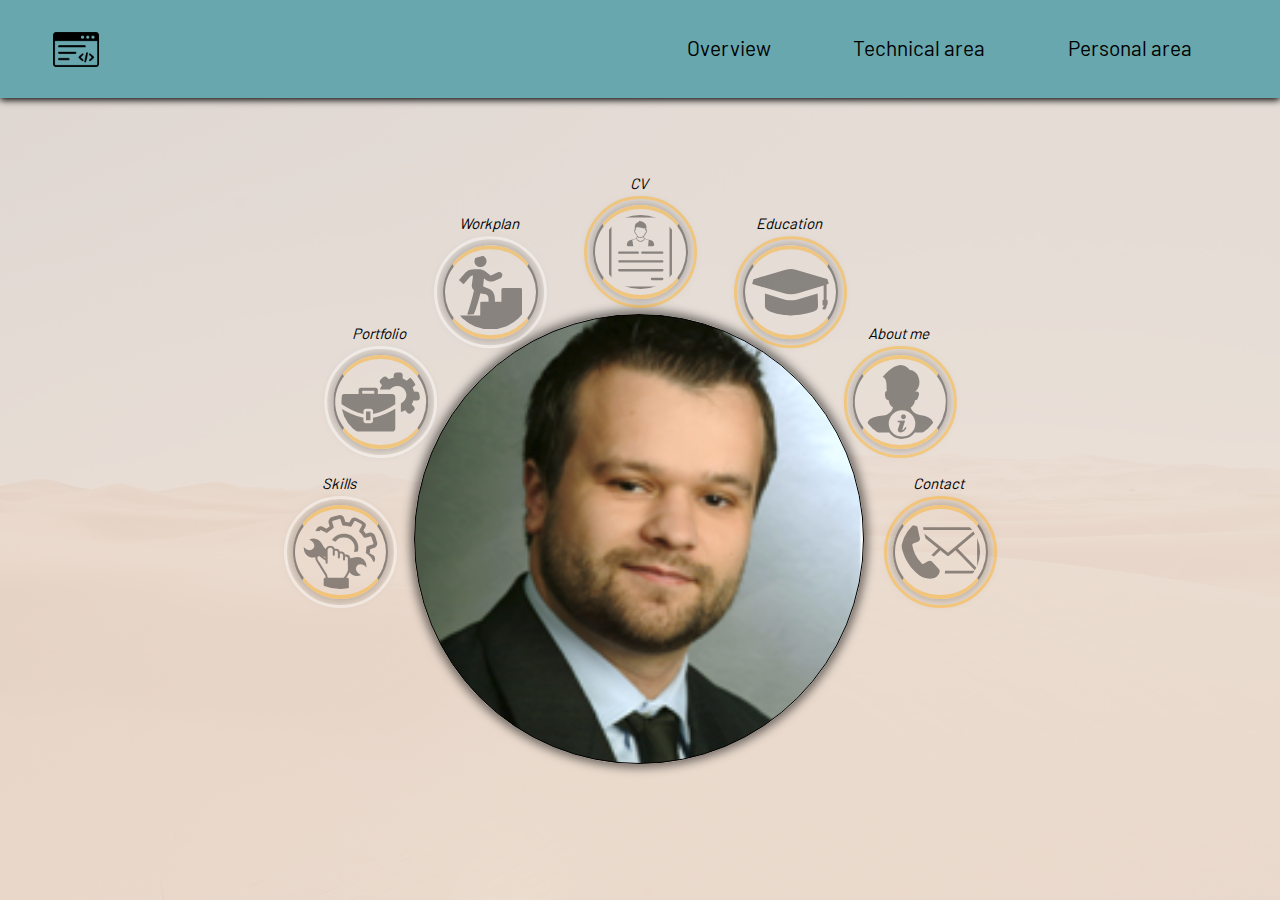
==== src/index.html @ 41b2a596 "Add order for nav-items at click on start-page Order and focus func were just for clicks in the desc" ====
<!DOCTYPE html>
<html lang="en">
  <head>
    <meta charset="UTF-8" />
    <meta http-equiv="X-UA-Compatible" content="IE=edge" />
    <meta name="viewport" content="width=device-width, initial-scale=1.0" />
    <link
      rel="icon"
      type="image/png"
      href="./assets/Bildschirmfoto vom 2022-07-23 14-48-55.png" style="border-radius: 60%"
    />
    <title>self-introduction</title>
    <!-- Google fonts -->
    <link rel="preconnect" href="https://fonts.googleapis.com" />
    <link rel="preconnect" href="https://fonts.gstatic.com" crossorigin />
    <link
      href="https://fonts.googleapis.com/css2?family=Barlow+Semi+Condensed:ital,wght@0,400;0,700;1,400&family=Barlow:wght@400;700&family=Libre+Baskerville:wght@400;700&display=swap"
      rel="stylesheet"
    />
    <!-- Custom css -->
    <link rel="stylesheet" href="./styles.css" />
    <!-- JS -->
    <script src="./index.js" defer></script>
  </head>
  <body class="overview">
    <header>
      <nav class="primary-navigation">
        <div class="logo"><img src="./assets/coding.png" alt="" /></div>
        <ul class="underline-indicators">
          <li><a href="./pages/overview.html">Overview</a></li>
          <li><a href="./pages/technical.html">Technical area</a></li>
          <li><a href="./pages/personal.html">Personal area</a></li>
        </ul>
      </nav>
    </header>
    <main id="main" class="main-grid grid">
      <div class="presentation-wrapper">
        <ul class="topics">
          <li data-position="1">
            <span>Skills</span
            ><img data-topicarea="technical" src="./assets/repair-fix-repairing.svg" alt="" />
          </li>
          <li data-position="2">
            <span>Portfolio</span
            ><img data-topicarea="technical" src="./assets/work-experience.svg" alt="" />
          </li>
          <li data-position="3">
            <span>Workplan</span
            ><img data-topicarea="technical" src="./assets/stair-climbing.svg" alt="" />
          </li>
          <li data-position="4"><span>CV</span><img data-topicarea="personal" src="./assets/resume-cv.svg" alt="" /></li>
          <li data-position="5">
            <span>Education</span
            ><img data-topicarea="personal" src="./assets/graduation-cap.svg" alt="" />
          </li>
          <li data-position="6">
            <span>About me</span><img data-topicarea="personal" src="./assets/about-me.svg" alt="" />
          </li>
          <li data-position="7">
            <span>Contact</span><img data-topicarea="personal" src="./assets/contact-us.svg" alt="" />
          </li>
        </ul>
      </div>
      <div class="short-description">
        <div class="grid short-description-nav" role="tablist" aria-label="topics list">
          <div data-position="1" role="tab" aria-controls="skills-tab" tabindex="-1">
            <button data-topicarea="technical">
              <img src="./assets/repair-fix-repairing.svg" alt="" />
            </button>
            <span class="sr-only">Skills</span>
          </div>
          <div data-position="2" role="tab" aria-controls="protfolio-tab" tabindex="-1">
            <button data-topicarea="technical">
              <img src="./assets/work-experience.svg" alt="" />
            </button>
            <span class="sr-only">Portfolio</span>
          </div>
          <div data-position="3" role="tab" aria-controls="workplan-tab" tabindex="-1">
            <button data-topicarea="technical">
              <img src="./assets/stair-climbing.svg" alt="" />
            </button>
            <span class="sr-only">Workplan</span>
          </div>
          <div data-position="4" role="tab" aria-controls="cv-tab" tabindex="0">
            <button data-topicarea="personal">
              <img src="./assets/resume-cv.svg" alt="" />
            </button>
            <span class="sr-only">CV</span>
          </div>
          <div data-position="5" role="tab" aria-controls="education-tab" tabindex="-1">
            <button data-topicarea="personal">
              <img src="./assets/graduation-cap.svg" alt="" />
            </button>
            <span class="sr-only">Education</span>
          </div>
          <div data-position="6" role="tab" aria-controls="about_me-tab" tabindex="-1">
            <button data-topicarea="personal">
              <img src="./assets/about-me.svg" alt="" />
            </button>
            <span class="sr-only">About me</span>
          </div>
          <div data-position="7" role="tab" aria-controls="contact-tab" tabindex="-1">
            <button data-topicarea="personal">
              <img src="./assets/contact-us.svg" alt="" />
            </button>
            <span class="sr-only">Contact</span>
          </div>
        </div>
        <h2 class="description-heading"></h2>
      </div>
    </main>
    <!-- <footer></footer> -->
  </body>
</html>
---- src/styles.css ----
/*                              */
/*      Custom properties       */
/*           start              */

:root {
  /* colors */

  --clr-light: 30 100% 97%;
  --clr-light-high: 0 0% 100%;
  --clr-light-low: ;
  /* --clr-light-medium: 28 71% 93%; */
  --clr-light-medium: 26 35% 87%;
  --clr-dark: 185 30% 54%;
  --clr-dark-low: 176 62% 87%;
  --clr-dark-high: 0 0% 0%;

  /* grid/flex */

  --gap: 2em;
  --grid-pos-col: 1;
  --grid-pos-row: 1;

  /* font-families */
  --ff-sans-normal: "Barlow", sans-serif;
  --ff-sans-cond: "Barlow Semi Condensed", sans-serif;
  --ff-serif: "Libre Baskerville", serif;
  /* font-sizes */
  --fs-800: 3.5rem;
  --fs-700: 1.5rem;
  --fs-600: 1rem;
  --fs-500: 1.75rem;
  --fs-400: 0.9375rem;
  --fs-300: 1rem;
  --fs-200: 0.875rem;
  /* animations */
  --topic-move-top: -1vh;
  --topic-move-left1: 50%;
  --topic-move-left2: 100vw;

  --animation-time: 1s;
  --animation-position--column: 2;
  --animation-position--row: 2;

    /* position absolute */
    --top: ;
    --bottom: ;
    --left: ;
    --right: ;

}



/*                              */
/*      Custom properties       */
/*         end                  */

/* ----------------------------------------------------------------------------------- */

/*                   */
/*      Reset        */
/*       start       */

/* https://piccalil.li/blog/a-modern-css-reset/ */

/*  Box sizing */

*,
*::before,
*::after {
  box-sizing: border-box;
}

body,
h1,
h2,
h3,
h4,
h5,
p,
figure,
picture {
  margin: 0;
}

h1,
h2,
h3,
h4,
h5,
h6,
p {
  font-weight: 400;
}

/*  set up the body */

body {
  font-family: var(--ff-sans-normal, sans-serif);
  font-size: var(--fs-400, 1rem);
  /* background: linear-gradient(hsl(var(--clr-light)), hsl(var(--clr-light-medium))); */
  background: hsl(var(--clr-light-medium));
  color: hsl(var(--clr-light-high));
  line-height: 1.5;
  min-height: 100vh;
  display: grid;
  grid-template-rows: min-content 1fr;

  overflow-x: hidden;
  overflow-y: hidden;
}

/* makes img easier to work with */

img,
picture {
  max-width: 100%;
  display: block;
}

picture[hidden] {
  display: none;
}

/* make form elements easier to work with */

input,
button,
textarea,
select {
  font: inherit;
}

/* remove animations for people who turned them off*/

@media (prefers-reduced-motion: reduce) {
  *,
  *::before,
  *::after {
    animation-duration: 0.01ms !important;
    animation-iteration-count: 1 !important;
    transition-duration: 0.01ms !important;
    scroll-behavior: auto !important;
  }
}

/*                   */
/*      Reset        */
/*       end         */

/* ----------------------------------------------------------------------------------- */

/*                        */
/*    utility classes     */
/*         start          */

/* general */

.sr-only {
  position: absolute;
  width: 1px;
  height: 1px;
  padding: 0;
  margin: -1px;
  overflow: hidden;
  clip: rect(0, 0, 0, 0);
  white-space: nowrap; /* added line */
  border: 0;
}

.flex {
  display: flex;
}

.grid {
  display: grid;
  gap: var(--gap, 1rem);
}

.grid-container {
  text-align: center;
  display: grid;
  place-items: center;
  padding-inline: 1rem;
}

.d-block {
  display: block;
}

.hide {
  visibility: hidden;
}

/*                        */
/*    utility classes     */
/*       end              */

/* ----------------------------------------------------------------------------------- */

/* .overview {
  background: linear-gradient(hsl(var(--clr-light)), hsl(var(--clr-light-medium)));
  max-height: 100vh;

} */

main {
  /* background: hsl(var(--clr-light)); */
  position: relative;
  /* height: 85vh; */
}

body::after {
  content: "";
  background-image: url(./assets/mark-eder-R9OS29xJb-8-unsplash.jpg);
  background-position: center top;
  background-size: cover;
  background-repeat: repeat-y;
  position: absolute;

  top: 0;
  bottom: 0;
  left: 0;
  right: 0;
  opacity: 0.15;
}

.primary-navigation {
  display: flex;
  justify-content: space-between;
  align-items: center;
  padding: 1rem;
  padding-left: 3.5em;
  background-color: hsl(var(--clr-dark, #68a7ad));
  box-shadow: 0 2px 7px black;
}

.primary-navigation li:hover a {
  color: hsl(var(--clr-light-high));
}

.primary-navigation li:nth-of-type(2):hover {
  background: linear-gradient(
    180deg,
    hsl(var(--clr-light-high) / 0.3),
    hsl(var(--clr-light-high) / 0.05)
  );
}
.primary-navigation li:nth-of-type(3):hover {
  background: linear-gradient(
    180deg,
    rgba(255, 165, 0, 0.4),
    rgba(255, 165, 0, 0.05)
  );
}

header {
  position: sticky;
  left: 0;
  right: 0;
  top: 0;
  z-index: 1000;
  margin: 0;
  width: 100vw;
}

.logo {
  width: clamp(2rem, 2.5vw + 1em, 7rem);
}

.main-grid {
  display: grid;
  grid-template-columns: minmax(1rem, 1fr) repeat(3, minmax(0, 30rem)) minmax(
      1rem,
      1fr
    );
}

.primary-navigation ul {
  display: flex;
  justify-content: space-evenly;
  width: max-content;
  gap: calc(var(--gap) * 1.5);
  font-size: 1.3rem;
  list-style: none;
  padding-right: 3em;
  padding-left: 0;
  margin-block: 0;
}

.primary-navigation ul a {
  text-decoration: none;
  color: hsl(var(--clr-dark-high));
}

.underline-indicators > * {
  cursor: pointer;
  padding: var(--underline-gap, 1rem) 10px;
  border: 0;
  border-bottom: 0.2rem solid hsl(var(--clr-light-high) / 0);
}

.underline-indicators > *:hover,
.underline-indicators > *:focus {
  border-color: hsl(var(--clr-light-high) / 0.6);
}

.underline-indicators > .active,
.underline-indicators > [aria-selected="true"] {
  color: hsl(var(--clr-light-high) / 1);
  border-color: hsl(var(--clr-light-high) / 1);
}

.presentation-wrapper {
  grid-column: 3;
  display: flex;
  justify-content: center;
  align-items: center;
  position: relative;
}

.topics {
  position: absolute;
  background: url(./assets/Bildschirmfoto\ vom\ 2022-07-23\ 14-48-55.png) center
    20% / cover no-repeat;
  width: 30em;
  left: -10%;
  top: 25%;
  aspect-ratio: 1;
  list-style: none;
  border: 1px solid black;
  border-radius: 50%;
  box-shadow: 0 0 10px 4px hsl(var(--clr-dark-high) / 0.5);
  z-index: 100;
}

.topics li {
  position: absolute;
  top: 10.5em;
  left: 10.5em;
  width: 9em;
  aspect-ratio: 1;
  text-align: center;
  cursor: pointer;
  z-index: 100;
}

.topics li img {
  width: 70%;
  aspect-ratio: 1;
  padding: 6px;
  margin: auto;
  border: 2px solid black;
  border-top: 4px solid orange;
  border-bottom: 4px solid orange;
  border-radius: 50%;
  opacity: 0.4;
  box-shadow: 0 0 8px 3px hsl(var(--clr-dark-high) / 0.5);
  outline: 3px solid orange;
  outline-offset: 6px;
}

.topics li img[data-topicarea="technical"] {
  outline-color: hsl(var(--clr-light-high));
}
.topics li img[data-topicarea="personal"] {
  outline-color: orange;
}

.topics li img:hover,
.topics li img:focus {
  transform: scale(1.05);
  outline-offset: 10px;
}

.topics li span {
  display: block;
  margin: auto;
  color: black;
  font-size: 1em;
  transform: skew(-15deg);
  margin-bottom: 10px;
}

.short-description {
  /* background-color: hsl(var(--clr-dark-low) / 0.9); */
--left: 15vw;
  display: none;
  position: absolute;
  /* left: var(--left); */
  width: 85vw;
  top: 0;
  bottom: 0;
  backdrop-filter: blur(9px);
  color: hsl(var(--clr-dark-high));
  text-align: center;
  overflow-y: scroll;
  padding-top: 2em;
  border-left: 20px solid rgba(255, 165, 0, 0.03);

  background-color: hsl(var(--clr-light-medium) / 0.05);
  backdrop-filter: blur(25px);
  z-index: 100;
}

@media (min-width: 35em) {
  .short-description {
    --left: 35vw;
    width: 75vw;
    left: 35vw;
  }
}

@media (min-width: 45em) {
  .short-description {
    --left: 45vw;
    width: 55vw;
    left: 45vw;
  }
}

/* .short-description-nav::-webkit-scrollbar {
  display: none;
} */
.short-description-nav {
  /* --gap: 0; */
  grid-template-columns: repeat(7, minmax(1em, 4em));
  place-items: center;
  justify-content: center;
  align-content: center;
  /* gap: 4em; */
  overflow-x: hidden;
  /* -ms-overflow-style: none;
  scrollbar-width: none; */
  padding-block: 2.2em;
  width: 100%;
  margin: auto;
  padding-inline: 2em;
}

.short-description-nav > div {
  background-color: hsl(var(--clr-light-medium));
  padding: 2em;
  aspect-ratio: 1;
  border-radius: 50%;
  outline: 2px solid hsl(var(--clr-dark));
}

.short-description-nav > div {
  position: relative;
}

.short-description-nav > div[data-position="1"] {
  grid-column: 1;
  grid-row: 1;
  left: 15.5em;
  z-index: 4;
}
.short-description-nav > div[data-position="2"] {
  grid-column: 2;
  grid-row: 1;
  left: 9.5em;
  z-index: 6;
}
.short-description-nav > div[data-position="3"] {
  grid-column: 3;
  grid-row: 1;
  left: 4em;
  z-index: 8;
}
.short-description-nav > div[data-position="4"] {
  grid-column: 4;
  grid-row: 1;
  z-index: 10;
}
.short-description-nav > div[data-position="5"] {
  grid-column: 5;
  grid-row: 1;
  right: 4em;
  z-index: 8;
}
.short-description-nav > div[data-position="6"] {
  grid-column: 6;
  grid-row: 1;
  right: 9.5em;
  z-index: 6;
}
.short-description-nav > div[data-position="7"] {
  grid-column: 7;
  grid-row: 1;
  right: 15.5em;
  z-index: 4;
}

.short-description button {
  width: 5em;
  aspect-ratio: 1;

  border: 2px solid black;
  border-top: 4px solid orange;
  border-bottom: 4px solid orange;
  border-radius: 50%;
  opacity: 0.4;
  box-shadow: 0 0 8px 3px hsl(var(--clr-dark-high) / 0.5);
  outline: 3px solid;
  outline-offset: 6px;
}

.short-description-nav > div:not([data-position="4"]) {
  transform: scale(0.7);
}

.short-description button[data-topicarea="technical"] {
  outline-color: hsl(var(--clr-light-high));
}
.short-description button[data-topicarea="personal"] {
  outline-color: orange;
}

.short-description button:hover,
.short-description button:focus,
.short-description-nav > div:hover button,
.short-description-nav > div:focus button {
  transform: scale(1.7);
  /* outline-offset: 8px; */
}

.short-description span {
  display: block;
  margin-top: 1.5em;
}
.short-description button img {
  width: 90%;
  aspect-ratio: 1;
  padding: 3px;
  /* margin: auto; */
}

/*                  */
/*    animations    */
/*    start         */

.icons-move {
  animation: iconsmover var(--animation-time) ease-out;
}

.anim-grid-change {
  animation: change-grid-position var(--animation-time) ease-in forwards;
}

@keyframes iconsmover {
  0% {
  }

  30% {
    top: var(--topic-move-top);
    left: var(--topic-move-left1);
  }
  100% {
    top: var(--topic-move-top);
    left: var(--topic-move-left2);
    visibility: hidden;
  }
}

@keyframes change-grid-position {
  0% {
  }
  100% {
    grid-column: var(--animation-position--column);
  }
}

/*                  */
/*    animations    */
/*    end           */

/* ----------------------------------------------------------------------------------- */
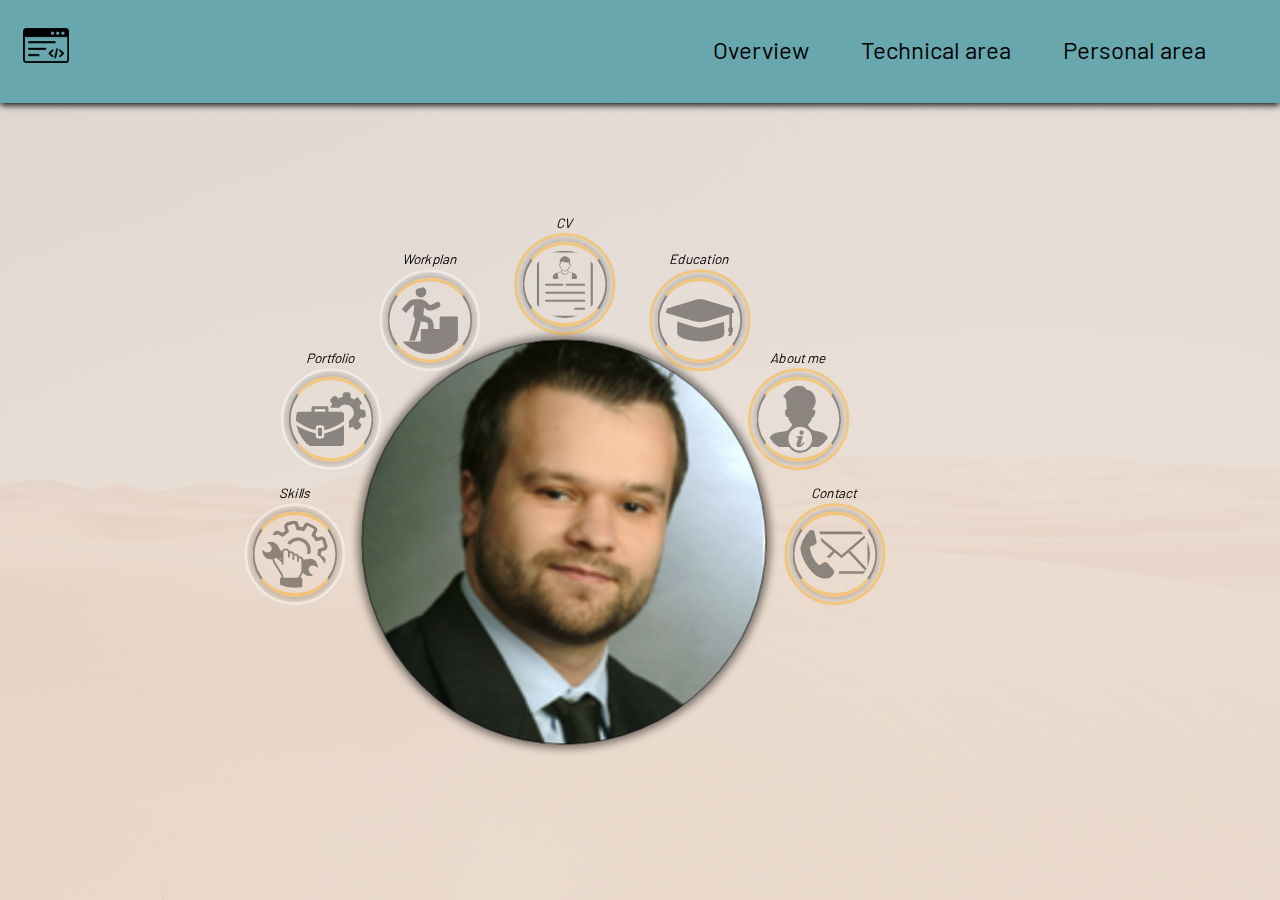
==== commit 32811913: "Make topics and short-description-nav responsible" ====
--- a/src/index.html
+++ b/src/index.html
@@ -23,10 +23,13 @@
     <script src="./index.js" defer></script>
   </head>
   <body class="overview">
-    <header>
-      <nav class="primary-navigation">
-        <div class="logo"><img src="./assets/coding.png" alt="" /></div>
-        <ul class="underline-indicators">
+    <header class="flex">
+      <button data-close-icon="false" class="mobile-nav-toggle burger-icon" aria-controls="primary-navigation">
+        <span class="sr-only" aria-expanded="false">Menu</span>
+    </button>
+    <div class="logo"><img src="./assets/coding.png" alt="" /></div>
+      <nav>
+        <ul class="primary-navigation underline-indicators">
           <li><a href="./pages/overview.html">Overview</a></li>
           <li><a href="./pages/technical.html">Technical area</a></li>
           <li><a href="./pages/personal.html">Personal area</a></li>
--- a/src/styles.css
+++ b/src/styles.css
@@ -41,15 +41,21 @@
   --animation-position--column: 2;
   --animation-position--row: 2;
 
-    /* position absolute */
-    --top: ;
-    --bottom: ;
-    --left: ;
-    --right: ;
-
-}
-
-
+  /* media-queries */
+  --scale-factor: 1;
+  --scale-full-view: 1;
+  --scale-splitted-view: 1;
+  --left-full-view: ;
+  --left-splitted-view: ;
+  --top-full-view: ;
+  --top-splitted-view: ;
+
+  /* position absolute */
+  --top: ;
+  --bottom: ;
+  --left: ;
+  --right: ;
+}
 
 /*                              */
 /*      Custom properties       */
@@ -225,14 +231,69 @@
   opacity: 0.15;
 }
 
+header {
+  position: sticky;
+  /* left: 0;
+  right: 0;
+  top: 0; */
+  z-index: 1000;
+  margin: 0;
+  width: 100vw;
+  height: max-content;
+  background-color: hsl(var(--clr-dark, #68a7ad));
+  box-shadow: 0 2px 7px black;
+  justify-content: flex-end;
+}
+
+.logo {
+  position: absolute;
+  top: calc(50% - 0.5 * (2.5vw + 1em));
+  left: 1.5em;
+  width: clamp(2rem, 2.5vw + 1em, 7rem);
+}
+
 .primary-navigation {
   display: flex;
-  justify-content: space-between;
-  align-items: center;
+  justify-content: space-evenly;
+  width: max-content;
+  gap: clamp(1em, 2.5vw, 3.5em);
+  font-size: clamp(1.2rem, 2vw, 1.5rem);
+  list-style: none;
   padding: 1rem;
-  padding-left: 3.5em;
-  background-color: hsl(var(--clr-dark, #68a7ad));
-  box-shadow: 0 2px 7px black;
+  padding-right: min(5vw, 3em);
+  padding-left: 0;
+  margin-block: 0;
+}
+
+@media (max-width: 35rem) {
+  .primary-navigation {
+    flex-direction: column;
+    justify-content: flex-start;
+    z-index: 2000;
+    position: fixed;
+    background-color: hsl(var(--clr-dark, #68a7ad) / 0.5);
+    backdrop-filter: blur(25px);
+    inset: 0 0 0 30%;
+    width: 70vw;
+    padding-top: 2em;
+    padding-right: 0;
+    transform: translateX(200%);
+  }
+
+  header {
+    height: 6rem;
+  }
+
+  .primary-navigation li {
+    padding-left: 2.5em;
+  }
+
+  .primary-navigation li a {
+    color: hsl(var(--clr-light-high));
+    font-size: 1.2em;
+
+  }
+
 }
 
 .primary-navigation li:hover a {
@@ -254,18 +315,38 @@
   );
 }
 
-header {
-  position: sticky;
-  left: 0;
-  right: 0;
-  top: 0;
-  z-index: 1000;
-  margin: 0;
-  width: 100vw;
-}
-
-.logo {
-  width: clamp(2rem, 2.5vw + 1em, 7rem);
+.primary-navigation a {
+  text-decoration: none;
+  color: hsl(var(--clr-dark-high));
+}
+
+.underline-indicators > * {
+  cursor: pointer;
+  padding: var(--underline-gap, 1rem) 10px;
+  border: 0;
+  border-bottom: 0.2rem solid hsl(var(--clr-light-high) / 0);
+}
+
+.underline-indicators > *:hover,
+.underline-indicators > *:focus {
+  border-color: hsl(var(--clr-light-high) / 0.6);
+}
+
+.underline-indicators > .active,
+.underline-indicators > [aria-selected="true"] {
+  color: hsl(var(--clr-light-high) / 1);
+  border-color: hsl(var(--clr-light-high) / 1);
+}
+
+.mobile-nav-toggle {
+  --width: 1em;
+  display: none;
+  /* display: inline-block; */
+  position: absolute;
+  right: 2em;
+  top: calc(50% - 0.5 * var(--width));
+  width: var(--width);
+  aspect-ratio: 1;
 }
 
 .main-grid {
@@ -276,41 +357,6 @@
     );
 }
 
-.primary-navigation ul {
-  display: flex;
-  justify-content: space-evenly;
-  width: max-content;
-  gap: calc(var(--gap) * 1.5);
-  font-size: 1.3rem;
-  list-style: none;
-  padding-right: 3em;
-  padding-left: 0;
-  margin-block: 0;
-}
-
-.primary-navigation ul a {
-  text-decoration: none;
-  color: hsl(var(--clr-dark-high));
-}
-
-.underline-indicators > * {
-  cursor: pointer;
-  padding: var(--underline-gap, 1rem) 10px;
-  border: 0;
-  border-bottom: 0.2rem solid hsl(var(--clr-light-high) / 0);
-}
-
-.underline-indicators > *:hover,
-.underline-indicators > *:focus {
-  border-color: hsl(var(--clr-light-high) / 0.6);
-}
-
-.underline-indicators > .active,
-.underline-indicators > [aria-selected="true"] {
-  color: hsl(var(--clr-light-high) / 1);
-  border-color: hsl(var(--clr-light-high) / 1);
-}
-
 .presentation-wrapper {
   grid-column: 3;
   display: flex;
@@ -324,7 +370,7 @@
   background: url(./assets/Bildschirmfoto\ vom\ 2022-07-23\ 14-48-55.png) center
     20% / cover no-repeat;
   width: 30em;
-  left: -10%;
+  left: -150%;
   top: 25%;
   aspect-ratio: 1;
   list-style: none;
@@ -332,6 +378,17 @@
   border-radius: 50%;
   box-shadow: 0 0 10px 4px hsl(var(--clr-dark-high) / 0.5);
   z-index: 100;
+  /* --scale-full-view: 0.6;
+  --scale-full-view: 0.4;
+  --scale-splitted-view: 0.1;
+  --left-full-view: -120%;
+  --left-full-view: -360%;
+  --left-splitted-view: -170%;
+  --top-full-view: 25%;
+  --top-splitted-view: -28%;
+  transform: scale(var(--scale-factor));
+  left: var(--left);
+  top: var(--top); */
 }
 
 .topics li {
@@ -384,11 +441,11 @@
 
 .short-description {
   /* background-color: hsl(var(--clr-dark-low) / 0.9); */
---left: 15vw;
+  --left: 0vw;
   display: none;
   position: absolute;
   /* left: var(--left); */
-  width: 85vw;
+  width: 100vw;
   top: 0;
   bottom: 0;
   backdrop-filter: blur(9px);
@@ -396,27 +453,10 @@
   text-align: center;
   overflow-y: scroll;
   padding-top: 2em;
-  border-left: 20px solid rgba(255, 165, 0, 0.03);
 
   background-color: hsl(var(--clr-light-medium) / 0.05);
   backdrop-filter: blur(25px);
   z-index: 100;
-}
-
-@media (min-width: 35em) {
-  .short-description {
-    --left: 35vw;
-    width: 75vw;
-    left: 35vw;
-  }
-}
-
-@media (min-width: 45em) {
-  .short-description {
-    --left: 45vw;
-    width: 55vw;
-    left: 45vw;
-  }
 }
 
 /* .short-description-nav::-webkit-scrollbar {
@@ -432,11 +472,241 @@
   overflow-x: hidden;
   /* -ms-overflow-style: none;
   scrollbar-width: none; */
-  padding-block: 2.2em;
+  padding-top: 5.2em;
+  padding-bottom: 1em;
   width: 100%;
   margin: auto;
   padding-inline: 2em;
-}
+
+  transform: scale(0.7);
+}
+
+@media (min-width: 35em) {
+  .short-description {
+    --left: 0vw;
+    width: 100vw;
+    left: 35vw;
+  }
+}
+@media (min-width: 45em) {
+  .short-description {
+    --left: 10vw;
+    width: 90vw;
+    left: 35vw;
+    border-left: 20px solid rgba(255, 165, 0, 0.03);
+
+  }
+}
+
+@media (min-width: 65em) {
+  .short-description {
+    --left: 40vw;
+    width: 60vw;
+    left: 45vw;
+  }
+}
+
+
+
+
+
+
+@media (min-width: 17.5em) {
+  .topics {
+  --scale-full-view: 0.32;
+  --scale-splitted-view: 0.1;
+  --left-full-view: -460%;
+  --left-splitted-view: -170%;
+  --top-full-view: 10%;
+  --top-splitted-view: -25%;
+  transform: scale(var(--scale-factor));
+  left: var(--left);
+  top: var(--top);
+  }
+}
+@media (min-width: 18.5em) {
+  .topics {
+  --scale-full-view: 0.32;
+  --scale-splitted-view: 0.1;
+  --left-full-view: -400%;
+  --left-splitted-view: -170%;
+  --top-full-view: 10%;
+  transform: scale(var(--scale-factor));
+  left: var(--left);
+  top: var(--top);
+  }
+}
+@media (min-width: 20em) {
+  .topics {
+  --scale-full-view: 0.4;
+  --scale-splitted-view: 0.1;
+  --left-full-view: -360%;
+  --left-splitted-view: -170%;
+  --top-full-view: 25%;
+  transform: scale(var(--scale-factor));
+  left: var(--left);
+  top: var(--top);
+  }
+  .short-description-nav {
+    --scale-full-view: 1;
+    --scale-splitted-view: 0.6;
+    transform: scale(var(--scale-factor));
+    min-width: 22em;
+  }
+}
+@media (min-width: 21em) {
+  .topics {
+  --scale-full-view: 0.4;
+  --scale-splitted-view: 0.1;
+  --left-full-view: -300%;
+  --left-splitted-view: -170%;
+  --top-full-view: 25%;
+  transform: scale(var(--scale-factor));
+  left: var(--left);
+  top: var(--top);
+  }
+}
+
+@media (min-width: 23.5em) {
+  .topics {
+  --scale-full-view: 0.45;
+  --scale-splitted-view: 0.1;
+  --left-full-view: -250%;
+  --left-splitted-view: -170%;
+  --top-full-view: 25%;
+  transform: scale(var(--scale-factor));
+  left: var(--left);
+  top: var(--top);
+  }
+}
+
+
+@media (min-width: 26.5em) {
+  .topics {
+  --scale-full-view: 0.5;
+  --scale-splitted-view: 0.1;
+  --left-full-view: -200%;
+  --left-splitted-view: -170%;
+  --top-full-view: 25%;
+  transform: scale(var(--scale-factor));
+  left: var(--left);
+  top: var(--top);
+  }
+}
+
+@media (min-width: 30em) {
+  .topics {
+    --scale-full-view: 0.6;
+    --scale-splitted-view: 0.1;
+    --left-full-view: -150%;
+    --left-splitted-view: -130%;
+    --top-full-view: 25%;
+    transform: scale(var(--scale-factor));
+    left: var(--left);
+    top: var(--top);
+    
+  }
+}
+
+
+@media (min-width: 35em) {
+  .topics {
+    --scale-full-view: 0.7;
+    --scale-splitted-view: 0.1;
+    --left-full-view: -120%;
+    --left-splitted-view: -130%;
+    --top-full-view: 25%;
+    transform: scale(var(--scale-factor));
+    left: var(--left);
+    top: var(--top);
+  }
+
+  .short-description-nav {
+    --scale-full-view: 1;
+    --scale-splitted-view: 0.85;
+    transform: scale(var(--scale-factor));
+  }
+}
+
+@media (min-width: 40em) {
+  .topics {
+    --left-full-view: -100%;
+    --left-splitted-view: -115%;
+    --top-full-view: 25%;
+    left: var(--left);
+    top: var(--top);
+  }
+}
+
+@media (min-width: 45em) {
+  .topics {
+    --scale-full-view: 0.8;
+    --scale-splitted-view: 0.2;
+    --left-full-view: -50%;
+    --left-splitted-view: -75%;
+    --top-full-view: 25%;
+    --top-splitted-view: -20%;
+    top: var(--top);
+    left: var(--left);
+    transform: scale(var(--scale-factor));
+  }
+  .short-description-nav {
+    --scale-full-view: 1;
+    --scale-splitted-view: 0.9;
+    transform: scale(var(--scale-factor));
+  }
+}
+
+@media (min-width: 50em) {
+  .topics {
+    --left-full-view: -40%;
+    --left-splitted-view: -75%;
+    --top-full-view: 25%;
+    left: var(--left);
+    top: var(--top);
+  }
+}
+
+@media (min-width: 65em) {
+  .topics {
+    --scale-full-view: 0.9;
+    --scale-splitted-view: 0.6;
+    --left-full-view: -30%;
+    --left-splitted-view: -25%;
+    --top-full-view: 25%;
+    --top-splitted-view: 10%;
+    left: var(--left);
+    transform: scale(var(--scale-factor));
+  }
+
+  .short-description-nav {
+    --scale-full-view: 1;
+    --scale-splitted-view: 0.95;
+    transform: scale(var(--scale-factor));
+  }
+}
+
+@media (min-width: 85em) {
+  .topics {
+    --scale-full-view: 1;
+    --scale-splitted-view: 0.75;
+    --left-full-view: -10%;
+    --left-splitted-view: -0%;
+    --top-full-view: 25%;
+    --top-splitted-view: 15%;
+    left: var(--left);
+    transform: scale(var(--scale-factor));
+  }
+  .short-description-nav {
+    --scale-full-view: 1;
+    --scale-splitted-view: 1;
+    transform: scale(0.95);
+  }
+}
+.short-description h2 {
+  margin-top: 0;
+}
+
 
 .short-description-nav > div {
   background-color: hsl(var(--clr-light-medium));
@@ -450,22 +720,30 @@
   position: relative;
 }
 
+.short-description-nav {
+  height: 20em;
+}
+
+
 .short-description-nav > div[data-position="1"] {
   grid-column: 1;
   grid-row: 1;
-  left: 15.5em;
+  left: 1.5em;
+  bottom: 8em;
   z-index: 4;
 }
 .short-description-nav > div[data-position="2"] {
   grid-column: 2;
   grid-row: 1;
-  left: 9.5em;
+  left: -1em;
+  bottom: 4em;
   z-index: 6;
 }
 .short-description-nav > div[data-position="3"] {
   grid-column: 3;
   grid-row: 1;
-  left: 4em;
+  left: -1.5em;
+  bottom: 1.5em;
   z-index: 8;
 }
 .short-description-nav > div[data-position="4"] {
@@ -476,21 +754,142 @@
 .short-description-nav > div[data-position="5"] {
   grid-column: 5;
   grid-row: 1;
-  right: 4em;
+  right: -1.5em;
+  bottom: 1.5em;
   z-index: 8;
 }
 .short-description-nav > div[data-position="6"] {
   grid-column: 6;
   grid-row: 1;
-  right: 9.5em;
+  right: -1em;
+  bottom: 4em;
   z-index: 6;
 }
 .short-description-nav > div[data-position="7"] {
   grid-column: 7;
   grid-row: 1;
-  right: 15.5em;
+  right: 1.5em;
+  bottom: 8em;
   z-index: 4;
 }
+
+
+
+@media (min-width: 23.5em) {
+
+.short-description-nav > div[data-position="1"] {
+  grid-column: 1;
+  grid-row: 1;
+  left: 1.5em;
+  bottom: 3.5em;
+  z-index: 4;
+}
+.short-description-nav > div[data-position="2"] {
+  grid-column: 2;
+  grid-row: 1;
+  left: 0em;
+  bottom: 2em;
+  z-index: 6;
+}
+.short-description-nav > div[data-position="3"] {
+  grid-column: 3;
+  grid-row: 1;
+  left: -1em;
+  bottom: 0.5em;
+  z-index: 8;
+}
+.short-description-nav > div[data-position="4"] {
+  grid-column: 4;
+  grid-row: 1;
+  z-index: 10;
+}
+.short-description-nav > div[data-position="5"] {
+  grid-column: 5;
+  grid-row: 1;
+  right: -1em;
+  bottom: 0.5em;
+  z-index: 8;
+}
+.short-description-nav > div[data-position="6"] {
+  grid-column: 6;
+  grid-row: 1;
+  right: 0em;
+  bottom: 2em;
+  z-index: 6;
+}
+.short-description-nav > div[data-position="7"] {
+  grid-column: 7;
+  grid-row: 1;
+  right: 1.5em;
+  bottom: 3.5em;
+  z-index: 4;
+}
+
+}
+
+@media (min-width: 35em) {
+  .short-description-nav > div[data-position="1"] {
+    left: 6em;
+  }
+  .short-description-nav > div[data-position="2"] {
+    left: 3.5em;
+  }
+  .short-description-nav > div[data-position="3"] {
+    left: 1em;
+  }
+  /* .short-description-nav > div[data-position="4"] {
+   
+  } */
+  .short-description-nav > div[data-position="5"] {
+    right: 1em;
+  }
+  .short-description-nav > div[data-position="6"] {
+    right: 3.5em;
+  }
+  .short-description-nav > div[data-position="7"] {
+    right: 6em;
+  }
+  .short-description-nav {
+    height: auto;
+    padding-top: 2.5em;
+  }
+}
+
+@media (min-width: 45em) {
+  .short-description-nav > div[data-position] {
+    bottom: 0;
+  }
+  .short-description-nav > div[data-position="1"] {
+    left: clamp(4em, 2vw + 1em, 6em);
+  }
+  .short-description-nav > div[data-position="2"] {
+    left: clamp(2em, 2vw, 3.5em);
+  }
+  .short-description-nav > div[data-position="3"] {
+    left: 0;
+  }
+  /* .short-description-nav > div[data-position="4"] {
+   
+  } */
+  .short-description-nav > div[data-position="5"] {
+    right: 0;
+  }
+  .short-description-nav > div[data-position="6"] {
+    right: clamp(2em, 2vw, 3.5em);
+  }
+  .short-description-nav > div[data-position="7"] {
+    right: clamp(4em, 2vw + 1em, 6em);
+  }
+
+
+}
+
+
+@media(min-width: 50em)  {
+
+}
+
+
 
 .short-description button {
   width: 5em;
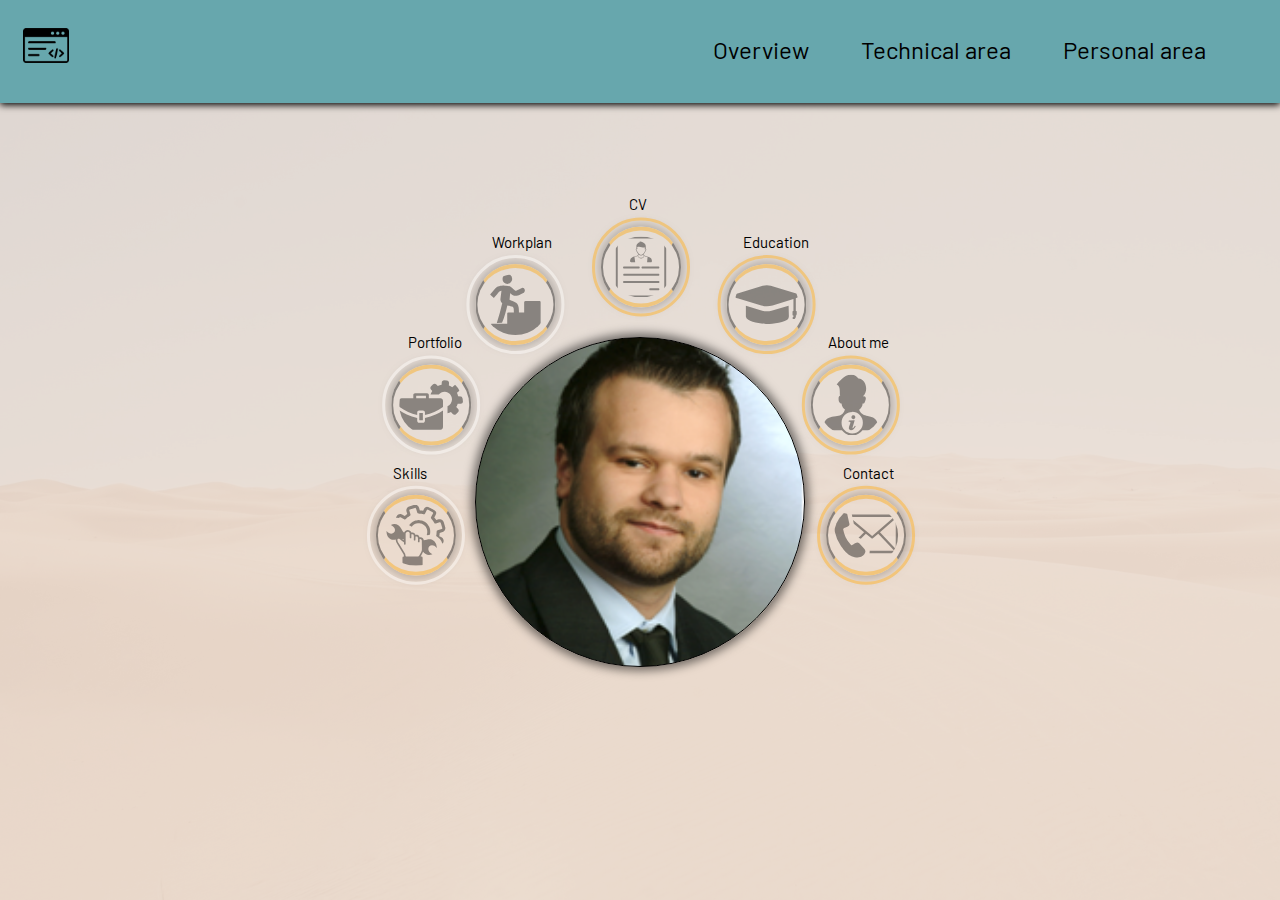
==== commit d650805c: "Change responsive layout to mobile first Less media queries for complexity-reduction." ====
--- a/src/index.html
+++ b/src/index.html
@@ -7,7 +7,8 @@
     <link
       rel="icon"
       type="image/png"
-      href="./assets/Bildschirmfoto vom 2022-07-23 14-48-55.png" style="border-radius: 60%"
+      href="./assets/Bildschirmfoto vom 2022-07-23 14-48-55.png"
+      style="border-radius: 60%"
     />
     <title>self-introduction</title>
     <!-- Google fonts -->
@@ -24,10 +25,14 @@
   </head>
   <body class="overview">
     <header class="flex">
-      <button data-close-icon="false" class="mobile-nav-toggle burger-icon" aria-controls="primary-navigation">
+      <button
+        data-close-icon="false"
+        class="mobile-nav-toggle burger-icon"
+        aria-controls="primary-navigation"
+      >
         <span class="sr-only" aria-expanded="false">Menu</span>
-    </button>
-    <div class="logo"><img src="./assets/coding.png" alt="" /></div>
+      </button>
+      <div class="logo"><img src="./assets/coding.png" alt="" /></div>
       <nav>
         <ul class="primary-navigation underline-indicators">
           <li><a href="./pages/overview.html">Overview</a></li>
@@ -38,47 +43,104 @@
     </header>
     <main id="main" class="main-grid grid">
       <div class="presentation-wrapper">
-        <ul class="topics">
-          <li data-position="1">
+        <picture class="profile-photo" data-screen="full"
+          ><img
+            src="./assets/Bildschirmfoto vom 2022-07-23 14-48-55.png"
+            alt=""
+        /></picture>
+        <ul id="topics" class="topics" data-screen="full">
+          <li data-position="1" data-title="Skills">
             <span>Skills</span
-            ><img data-topicarea="technical" src="./assets/repair-fix-repairing.svg" alt="" />
+            ><img
+              data-topicarea="technical"
+              src="./assets/repair-fix-repairing.svg"
+              alt=""
+            />
           </li>
-          <li data-position="2">
+          <li data-position="2" data-title="Portfolio">
             <span>Portfolio</span
-            ><img data-topicarea="technical" src="./assets/work-experience.svg" alt="" />
+            ><img
+              data-topicarea="technical"
+              src="./assets/work-experience.svg"
+              alt=""
+            />
           </li>
-          <li data-position="3">
+          <li data-position="3" data-title="Workplan">
             <span>Workplan</span
-            ><img data-topicarea="technical" src="./assets/stair-climbing.svg" alt="" />
+            ><img
+              data-topicarea="technical"
+              src="./assets/stair-climbing.svg"
+              alt=""
+            />
           </li>
-          <li data-position="4"><span>CV</span><img data-topicarea="personal" src="./assets/resume-cv.svg" alt="" /></li>
-          <li data-position="5">
+          <li data-position="4" data-title="CV">
+            <span>CV</span
+            ><img
+              data-topicarea="personal"
+              src="./assets/resume-cv.svg"
+              alt=""
+            />
+          </li>
+          <li data-position="5" data-title="Education">
             <span>Education</span
-            ><img data-topicarea="personal" src="./assets/graduation-cap.svg" alt="" />
+            ><img
+              data-topicarea="personal"
+              src="./assets/graduation-cap.svg"
+              alt=""
+            />
           </li>
-          <li data-position="6">
-            <span>About me</span><img data-topicarea="personal" src="./assets/about-me.svg" alt="" />
+          <li data-position="6" data-title="About me">
+            <span>About me</span
+            ><img
+              data-topicarea="personal"
+              src="./assets/about-me.svg"
+              alt=""
+            />
           </li>
-          <li data-position="7">
-            <span>Contact</span><img data-topicarea="personal" src="./assets/contact-us.svg" alt="" />
+          <li data-position="7" data-title="Contact">
+            <span>Contact</span
+            ><img
+              data-topicarea="personal"
+              src="./assets/contact-us.svg"
+              alt=""
+            />
           </li>
         </ul>
       </div>
       <div class="short-description">
-        <div class="grid short-description-nav" role="tablist" aria-label="topics list">
-          <div data-position="1" role="tab" aria-controls="skills-tab" tabindex="-1">
+        <div
+          class="grid short-description-nav"
+          role="tablist"
+          aria-label="topics list"
+        >
+          <div
+            data-position="1"
+            role="tab"
+            aria-controls="skills-tab"
+            tabindex="-1"
+          >
             <button data-topicarea="technical">
               <img src="./assets/repair-fix-repairing.svg" alt="" />
             </button>
             <span class="sr-only">Skills</span>
           </div>
-          <div data-position="2" role="tab" aria-controls="protfolio-tab" tabindex="-1">
+          <div
+            data-position="2"
+            role="tab"
+            aria-controls="protfolio-tab"
+            tabindex="-1"
+          >
             <button data-topicarea="technical">
               <img src="./assets/work-experience.svg" alt="" />
             </button>
             <span class="sr-only">Portfolio</span>
           </div>
-          <div data-position="3" role="tab" aria-controls="workplan-tab" tabindex="-1">
+          <div
+            data-position="3"
+            role="tab"
+            aria-controls="workplan-tab"
+            tabindex="-1"
+          >
             <button data-topicarea="technical">
               <img src="./assets/stair-climbing.svg" alt="" />
             </button>
@@ -90,19 +152,34 @@
             </button>
             <span class="sr-only">CV</span>
           </div>
-          <div data-position="5" role="tab" aria-controls="education-tab" tabindex="-1">
+          <div
+            data-position="5"
+            role="tab"
+            aria-controls="education-tab"
+            tabindex="-1"
+          >
             <button data-topicarea="personal">
               <img src="./assets/graduation-cap.svg" alt="" />
             </button>
             <span class="sr-only">Education</span>
           </div>
-          <div data-position="6" role="tab" aria-controls="about_me-tab" tabindex="-1">
+          <div
+            data-position="6"
+            role="tab"
+            aria-controls="about_me-tab"
+            tabindex="-1"
+          >
             <button data-topicarea="personal">
               <img src="./assets/about-me.svg" alt="" />
             </button>
             <span class="sr-only">About me</span>
           </div>
-          <div data-position="7" role="tab" aria-controls="contact-tab" tabindex="-1">
+          <div
+            data-position="7"
+            role="tab"
+            aria-controls="contact-tab"
+            tabindex="-1"
+          >
             <button data-topicarea="personal">
               <img src="./assets/contact-us.svg" alt="" />
             </button>
--- a/src/styles.css
+++ b/src/styles.css
@@ -38,23 +38,21 @@
   --topic-move-left2: 100vw;
 
   --animation-time: 1s;
-  --animation-position--column: 2;
+  --animation-position--column: 1;
   --animation-position--row: 2;
 
   /* media-queries */
-  --scale-factor: 1;
-  --scale-full-view: 1;
-  --scale-splitted-view: 1;
-  --left-full-view: ;
-  --left-splitted-view: ;
-  --top-full-view: ;
-  --top-splitted-view: ;
 
   /* position absolute */
   --top: ;
   --bottom: ;
   --left: ;
   --right: ;
+
+  /* main-element sizes */
+
+  --topics-width: 38vw;
+  --topics-item--scale: 0.55;
 }
 
 /*                              */
@@ -277,7 +275,10 @@
     width: 70vw;
     padding-top: 2em;
     padding-right: 0;
-    transform: translateX(200%);
+    /* transform: translateX(200%); */
+    height: 0;
+    width: 0;
+    visibility: hidden;
   }
 
   header {
@@ -291,9 +292,12 @@
   .primary-navigation li a {
     color: hsl(var(--clr-light-high));
     font-size: 1.2em;
-
-  }
-
+  }
+
+  :root {
+    --topics-width: 38vw;
+    --topics-item--scale: 0.55;
+  }
 }
 
 .primary-navigation li:hover a {
@@ -351,14 +355,14 @@
 
 .main-grid {
   display: grid;
-  grid-template-columns: minmax(1rem, 1fr) repeat(3, minmax(0, 30rem)) minmax(
-      1rem,
-      1fr
-    );
+  gap: 0;
+  grid-template-columns:
+    minmax(1rem, 1fr) minmax(max-content, 1fr)
+    minmax(1rem, 1fr);
 }
 
 .presentation-wrapper {
-  grid-column: 3;
+  grid-column: 2;
   display: flex;
   justify-content: center;
   align-items: center;
@@ -366,40 +370,67 @@
 }
 
 .topics {
-  position: absolute;
+  position: relative;
   background: url(./assets/Bildschirmfoto\ vom\ 2022-07-23\ 14-48-55.png) center
     20% / cover no-repeat;
-  width: 30em;
-  left: -150%;
-  top: 25%;
+  width: var(--topics-width, 4em);
+  left: var(--left, 0);
+  top: var(--top, 0);
   aspect-ratio: 1;
   list-style: none;
   border: 1px solid black;
   border-radius: 50%;
   box-shadow: 0 0 10px 4px hsl(var(--clr-dark-high) / 0.5);
-  z-index: 100;
-  /* --scale-full-view: 0.6;
-  --scale-full-view: 0.4;
-  --scale-splitted-view: 0.1;
-  --left-full-view: -120%;
-  --left-full-view: -360%;
-  --left-splitted-view: -170%;
-  --top-full-view: 25%;
-  --top-splitted-view: -28%;
-  transform: scale(var(--scale-factor));
-  left: var(--left);
-  top: var(--top); */
+  z-index: 10;
+}
+
+.topics[data-screen="half"] {
+  visibility: hidden;
+}
+
+.profile-photo {
+  display: none;
+}
+
+.profile-photo[data-screen="half"] {
+  display: block;
+  visibility: visible;
+  position: absolute;
+  top: 1em;
+  left: 1em;
+  width: max-content;
+  aspect-ratio: 1;
+  z-index: 200;
+}
+
+.profile-photo img {
+  border-radius: 50%;
+  width: 7vw;
+  aspect-ratio: 0.85;
 }
 
 .topics li {
+  --topics-item--width: calc(var(--topics-item--scale) * var(--topics-width));
   position: absolute;
-  top: 10.5em;
-  left: 10.5em;
-  width: 9em;
+  top: calc(0.5 * var(--topics-width) - 0.5 * var(--topics-item--width));
+  left: calc(0.5 * var(--topics-width) - 0.5 * var(--topics-item--width));
+  width: var(--topics-item--width);
   aspect-ratio: 1;
   text-align: center;
   cursor: pointer;
   z-index: 100;
+}
+
+.topics li::after {
+  content: attr(data-title);
+  position: absolute;
+  color: black;
+  left: 30%;
+  top: -20%;
+}
+
+.topics li:nth-of-type(4)::after {
+  left: 40%;
 }
 
 .topics li img {
@@ -434,13 +465,15 @@
   display: block;
   margin: auto;
   color: black;
-  font-size: 1em;
+  font-size: 0.8em;
   transform: skew(-15deg);
   margin-bottom: 10px;
+  width: 0;
+  height: 0;
+  visibility: hidden;
 }
 
 .short-description {
-  /* background-color: hsl(var(--clr-dark-low) / 0.9); */
   --left: 0vw;
   display: none;
   position: absolute;
@@ -464,37 +497,44 @@
 } */
 .short-description-nav {
   /* --gap: 0; */
-  grid-template-columns: repeat(7, minmax(1em, 4em));
+  grid-template-columns: repeat(7, minmax(1em, 2.5em));
   place-items: center;
   justify-content: center;
   align-content: center;
   /* gap: 4em; */
+  gap: 0;
   overflow-x: hidden;
-  /* -ms-overflow-style: none;
-  scrollbar-width: none; */
-  padding-top: 5.2em;
-  padding-bottom: 1em;
+
+  padding-top: 3em;
+  /* padding-bottom: 1em; */
   width: 100%;
   margin: auto;
   padding-inline: 2em;
-
-  transform: scale(0.7);
 }
 
 @media (min-width: 35em) {
   .short-description {
     --left: 0vw;
     width: 100vw;
-    left: 35vw;
+    /* left: 35vw; */
+  }
+
+  :root {
+    --topics-width: 42vw;
+    --topics-item--scale: 0.45;
   }
 }
 @media (min-width: 45em) {
   .short-description {
     --left: 10vw;
     width: 90vw;
-    left: 35vw;
+    /* left: 35vw; */
     border-left: 20px solid rgba(255, 165, 0, 0.03);
-
+  }
+
+  :root {
+    --topics-width: 300px;
+    --topics-item--scale: 0.37;
   }
 }
 
@@ -502,215 +542,29 @@
   .short-description {
     --left: 40vw;
     width: 60vw;
-    left: 45vw;
-  }
-}
-
-
-
-
-
-
-@media (min-width: 17.5em) {
-  .topics {
-  --scale-full-view: 0.32;
-  --scale-splitted-view: 0.1;
-  --left-full-view: -460%;
-  --left-splitted-view: -170%;
-  --top-full-view: 10%;
-  --top-splitted-view: -25%;
-  transform: scale(var(--scale-factor));
-  left: var(--left);
-  top: var(--top);
-  }
-}
-@media (min-width: 18.5em) {
-  .topics {
-  --scale-full-view: 0.32;
-  --scale-splitted-view: 0.1;
-  --left-full-view: -400%;
-  --left-splitted-view: -170%;
-  --top-full-view: 10%;
-  transform: scale(var(--scale-factor));
-  left: var(--left);
-  top: var(--top);
-  }
-}
-@media (min-width: 20em) {
-  .topics {
-  --scale-full-view: 0.4;
-  --scale-splitted-view: 0.1;
-  --left-full-view: -360%;
-  --left-splitted-view: -170%;
-  --top-full-view: 25%;
-  transform: scale(var(--scale-factor));
-  left: var(--left);
-  top: var(--top);
-  }
-  .short-description-nav {
-    --scale-full-view: 1;
-    --scale-splitted-view: 0.6;
-    transform: scale(var(--scale-factor));
-    min-width: 22em;
-  }
-}
-@media (min-width: 21em) {
-  .topics {
-  --scale-full-view: 0.4;
-  --scale-splitted-view: 0.1;
-  --left-full-view: -300%;
-  --left-splitted-view: -170%;
-  --top-full-view: 25%;
-  transform: scale(var(--scale-factor));
-  left: var(--left);
-  top: var(--top);
-  }
-}
-
-@media (min-width: 23.5em) {
-  .topics {
-  --scale-full-view: 0.45;
-  --scale-splitted-view: 0.1;
-  --left-full-view: -250%;
-  --left-splitted-view: -170%;
-  --top-full-view: 25%;
-  transform: scale(var(--scale-factor));
-  left: var(--left);
-  top: var(--top);
-  }
-}
-
-
-@media (min-width: 26.5em) {
-  .topics {
-  --scale-full-view: 0.5;
-  --scale-splitted-view: 0.1;
-  --left-full-view: -200%;
-  --left-splitted-view: -170%;
-  --top-full-view: 25%;
-  transform: scale(var(--scale-factor));
-  left: var(--left);
-  top: var(--top);
-  }
-}
-
-@media (min-width: 30em) {
-  .topics {
-    --scale-full-view: 0.6;
-    --scale-splitted-view: 0.1;
-    --left-full-view: -150%;
-    --left-splitted-view: -130%;
-    --top-full-view: 25%;
-    transform: scale(var(--scale-factor));
-    left: var(--left);
-    top: var(--top);
-    
-  }
-}
-
-
-@media (min-width: 35em) {
-  .topics {
-    --scale-full-view: 0.7;
-    --scale-splitted-view: 0.1;
-    --left-full-view: -120%;
-    --left-splitted-view: -130%;
-    --top-full-view: 25%;
-    transform: scale(var(--scale-factor));
-    left: var(--left);
-    top: var(--top);
-  }
-
-  .short-description-nav {
-    --scale-full-view: 1;
-    --scale-splitted-view: 0.85;
-    transform: scale(var(--scale-factor));
-  }
-}
-
-@media (min-width: 40em) {
-  .topics {
-    --left-full-view: -100%;
-    --left-splitted-view: -115%;
-    --top-full-view: 25%;
-    left: var(--left);
-    top: var(--top);
-  }
-}
-
-@media (min-width: 45em) {
-  .topics {
-    --scale-full-view: 0.8;
-    --scale-splitted-view: 0.2;
-    --left-full-view: -50%;
-    --left-splitted-view: -75%;
-    --top-full-view: 25%;
-    --top-splitted-view: -20%;
-    top: var(--top);
-    left: var(--left);
-    transform: scale(var(--scale-factor));
-  }
-  .short-description-nav {
-    --scale-full-view: 1;
-    --scale-splitted-view: 0.9;
-    transform: scale(var(--scale-factor));
-  }
-}
-
-@media (min-width: 50em) {
-  .topics {
-    --left-full-view: -40%;
-    --left-splitted-view: -75%;
-    --top-full-view: 25%;
-    left: var(--left);
-    top: var(--top);
-  }
-}
-
-@media (min-width: 65em) {
-  .topics {
-    --scale-full-view: 0.9;
-    --scale-splitted-view: 0.6;
-    --left-full-view: -30%;
-    --left-splitted-view: -25%;
-    --top-full-view: 25%;
-    --top-splitted-view: 10%;
-    left: var(--left);
-    transform: scale(var(--scale-factor));
-  }
-
-  .short-description-nav {
-    --scale-full-view: 1;
-    --scale-splitted-view: 0.95;
-    transform: scale(var(--scale-factor));
-  }
-}
-
-@media (min-width: 85em) {
-  .topics {
-    --scale-full-view: 1;
-    --scale-splitted-view: 0.75;
-    --left-full-view: -10%;
-    --left-splitted-view: -0%;
-    --top-full-view: 25%;
-    --top-splitted-view: 15%;
-    left: var(--left);
-    transform: scale(var(--scale-factor));
-  }
-  .short-description-nav {
-    --scale-full-view: 1;
-    --scale-splitted-view: 1;
-    transform: scale(0.95);
-  }
-}
+    /* left: 45vw; */
+  }
+  :root {
+    --topics-width: 330px;
+    --topics-item--scale: 0.35;
+  }
+
+  .topics[data-screen="half"] {
+    visibility: visible;
+  }
+
+  .profile-photo[data-screen="half"] {
+    display: none;
+  }
+}
+
 .short-description h2 {
   margin-top: 0;
 }
 
-
 .short-description-nav > div {
   background-color: hsl(var(--clr-light-medium));
-  padding: 2em;
+  padding: 20px;
   aspect-ratio: 1;
   border-radius: 50%;
   outline: 2px solid hsl(var(--clr-dark));
@@ -721,15 +575,15 @@
 }
 
 .short-description-nav {
-  height: 20em;
-}
-
+  height: 15em;
+  padding-top: 6em;
+}
 
 .short-description-nav > div[data-position="1"] {
   grid-column: 1;
   grid-row: 1;
-  left: 1.5em;
-  bottom: 8em;
+  left: 3.5em;
+  bottom: 7em;
   z-index: 4;
 }
 .short-description-nav > div[data-position="2"] {
@@ -742,8 +596,8 @@
 .short-description-nav > div[data-position="3"] {
   grid-column: 3;
   grid-row: 1;
-  left: -1.5em;
-  bottom: 1.5em;
+  left: -2em;
+  bottom: 1em;
   z-index: 8;
 }
 .short-description-nav > div[data-position="4"] {
@@ -754,8 +608,8 @@
 .short-description-nav > div[data-position="5"] {
   grid-column: 5;
   grid-row: 1;
-  right: -1.5em;
-  bottom: 1.5em;
+  right: -2em;
+  bottom: 1em;
   z-index: 8;
 }
 .short-description-nav > div[data-position="6"] {
@@ -768,133 +622,15 @@
 .short-description-nav > div[data-position="7"] {
   grid-column: 7;
   grid-row: 1;
-  right: 1.5em;
-  bottom: 8em;
+  right: 3.5em;
+  bottom: 7em;
   z-index: 4;
 }
 
-
-
-@media (min-width: 23.5em) {
-
-.short-description-nav > div[data-position="1"] {
-  grid-column: 1;
-  grid-row: 1;
-  left: 1.5em;
-  bottom: 3.5em;
-  z-index: 4;
-}
-.short-description-nav > div[data-position="2"] {
-  grid-column: 2;
-  grid-row: 1;
-  left: 0em;
-  bottom: 2em;
-  z-index: 6;
-}
-.short-description-nav > div[data-position="3"] {
-  grid-column: 3;
-  grid-row: 1;
-  left: -1em;
-  bottom: 0.5em;
-  z-index: 8;
-}
-.short-description-nav > div[data-position="4"] {
-  grid-column: 4;
-  grid-row: 1;
-  z-index: 10;
-}
-.short-description-nav > div[data-position="5"] {
-  grid-column: 5;
-  grid-row: 1;
-  right: -1em;
-  bottom: 0.5em;
-  z-index: 8;
-}
-.short-description-nav > div[data-position="6"] {
-  grid-column: 6;
-  grid-row: 1;
-  right: 0em;
-  bottom: 2em;
-  z-index: 6;
-}
-.short-description-nav > div[data-position="7"] {
-  grid-column: 7;
-  grid-row: 1;
-  right: 1.5em;
-  bottom: 3.5em;
-  z-index: 4;
-}
-
-}
-
-@media (min-width: 35em) {
-  .short-description-nav > div[data-position="1"] {
-    left: 6em;
-  }
-  .short-description-nav > div[data-position="2"] {
-    left: 3.5em;
-  }
-  .short-description-nav > div[data-position="3"] {
-    left: 1em;
-  }
-  /* .short-description-nav > div[data-position="4"] {
-   
-  } */
-  .short-description-nav > div[data-position="5"] {
-    right: 1em;
-  }
-  .short-description-nav > div[data-position="6"] {
-    right: 3.5em;
-  }
-  .short-description-nav > div[data-position="7"] {
-    right: 6em;
-  }
-  .short-description-nav {
-    height: auto;
-    padding-top: 2.5em;
-  }
-}
-
-@media (min-width: 45em) {
-  .short-description-nav > div[data-position] {
-    bottom: 0;
-  }
-  .short-description-nav > div[data-position="1"] {
-    left: clamp(4em, 2vw + 1em, 6em);
-  }
-  .short-description-nav > div[data-position="2"] {
-    left: clamp(2em, 2vw, 3.5em);
-  }
-  .short-description-nav > div[data-position="3"] {
-    left: 0;
-  }
-  /* .short-description-nav > div[data-position="4"] {
-   
-  } */
-  .short-description-nav > div[data-position="5"] {
-    right: 0;
-  }
-  .short-description-nav > div[data-position="6"] {
-    right: clamp(2em, 2vw, 3.5em);
-  }
-  .short-description-nav > div[data-position="7"] {
-    right: clamp(4em, 2vw + 1em, 6em);
-  }
-
-
-}
-
-
-@media(min-width: 50em)  {
-
-}
-
-
-
 .short-description button {
-  width: 5em;
+  width: 56px;
   aspect-ratio: 1;
-
+  margin: 0;
   border: 2px solid black;
   border-top: 4px solid orange;
   border-bottom: 4px solid orange;
@@ -902,7 +638,7 @@
   opacity: 0.4;
   box-shadow: 0 0 8px 3px hsl(var(--clr-dark-high) / 0.5);
   outline: 3px solid;
-  outline-offset: 6px;
+  outline-offset: 8px;
 }
 
 .short-description-nav > div:not([data-position="4"]) {
@@ -920,19 +656,51 @@
 .short-description button:focus,
 .short-description-nav > div:hover button,
 .short-description-nav > div:focus button {
-  transform: scale(1.7);
+  transform: scale(1.6);
   /* outline-offset: 8px; */
 }
 
-.short-description span {
-  display: block;
-  margin-top: 1.5em;
-}
 .short-description button img {
   width: 90%;
   aspect-ratio: 1;
-  padding: 3px;
+  padding: 2px;
   /* margin: auto; */
+}
+
+
+
+@media (min-width: 45em) {
+  
+  .short-description-nav > div[data-position] {
+    bottom: 0;
+  }
+  .short-description-nav {
+    /* --gap: 0; */
+    grid-template-columns: repeat(7, minmax(2em, 5em));
+    height: 9em;
+    padding-top: 1em;
+  }
+  
+  
+  .short-description-nav > div[data-position="1"] {
+    left: clamp(4em, 2vw + 1em, 6em);
+  }
+  .short-description-nav > div[data-position="2"] {
+    left: clamp(2em, 2vw, 3.5em);
+  }
+  .short-description-nav > div[data-position="3"] {
+    left: 0;
+  }
+ 
+  .short-description-nav > div[data-position="5"] {
+    right: 0;
+  }
+  .short-description-nav > div[data-position="6"] {
+    right: clamp(2em, 2vw, 3.5em);
+  }
+  .short-description-nav > div[data-position="7"] {
+    right: clamp(4em, 2vw + 1em, 6em);
+  }
 }
 
 /*                  */
@@ -944,7 +712,7 @@
 }
 
 .anim-grid-change {
-  animation: change-grid-position var(--animation-time) ease-in forwards;
+  animation: change-grid-position 1.1s ease-in forwards;
 }
 
 @keyframes iconsmover {
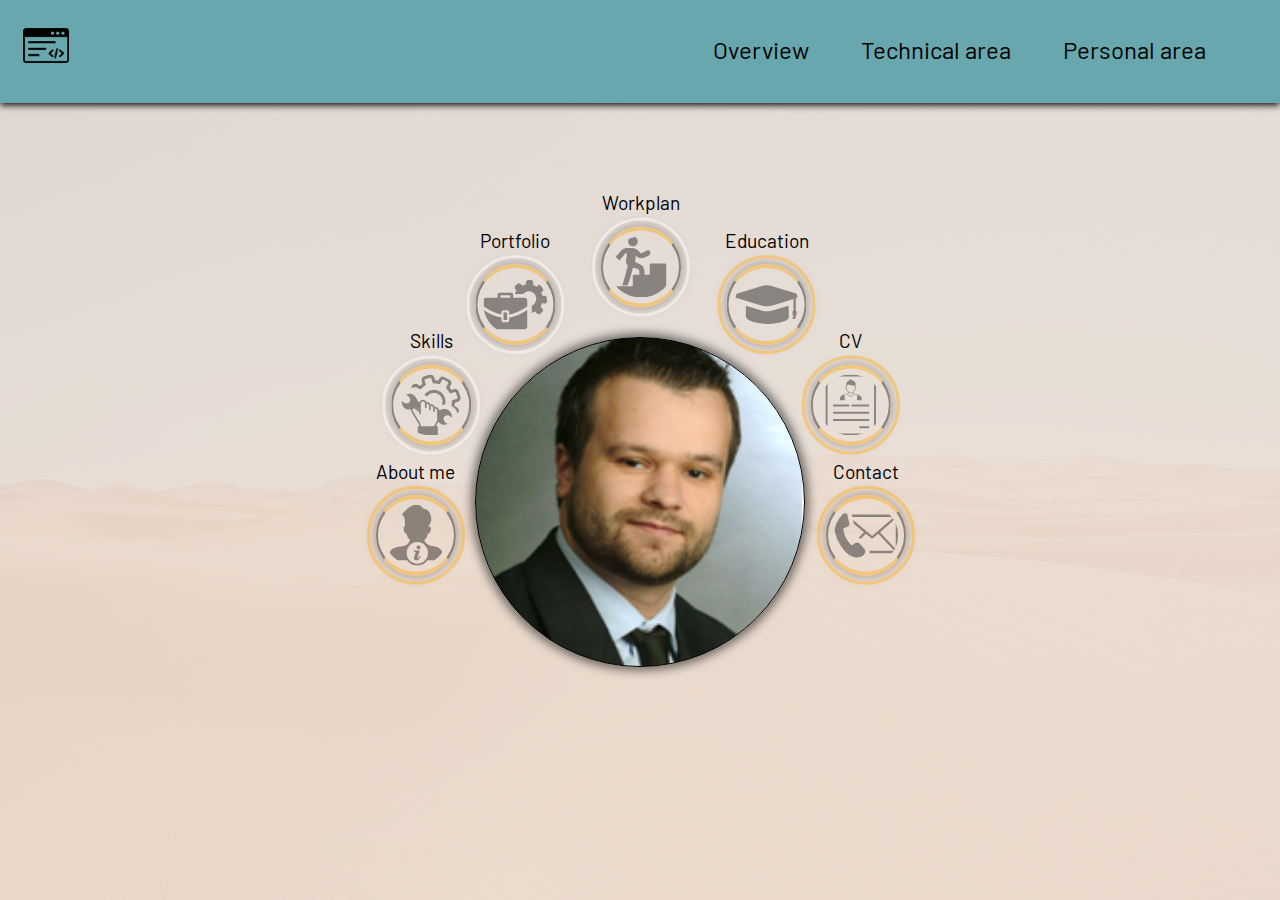
==== commit cebb16ce: "Add toggle for primary-nav on mobile" ====
--- a/src/index.html
+++ b/src/index.html
@@ -34,7 +34,7 @@
       </button>
       <div class="logo"><img src="./assets/coding.png" alt="" /></div>
       <nav>
-        <ul class="primary-navigation underline-indicators">
+        <ul class="primary-navigation underline-indicators" data-is-expanded="false">
           <li><a href="./pages/overview.html">Overview</a></li>
           <li><a href="./pages/technical.html">Technical area</a></li>
           <li><a href="./pages/personal.html">Personal area</a></li>
@@ -49,7 +49,15 @@
             alt=""
         /></picture>
         <ul id="topics" class="topics" data-screen="full">
-          <li data-position="1" data-title="Skills">
+          <li data-position="1" data-title="About me">
+            <span>About me</span
+            ><img
+              data-topicarea="personal"
+              src="./assets/about-me.svg"
+              alt=""
+            />
+          </li>
+          <li data-position="2" data-title="Skills">
             <span>Skills</span
             ><img
               data-topicarea="technical"
@@ -57,7 +65,7 @@
               alt=""
             />
           </li>
-          <li data-position="2" data-title="Portfolio">
+          <li data-position="3" data-title="Portfolio">
             <span>Portfolio</span
             ><img
               data-topicarea="technical"
@@ -65,19 +73,11 @@
               alt=""
             />
           </li>
-          <li data-position="3" data-title="Workplan">
+          <li data-position="4" data-title="Workplan">
             <span>Workplan</span
             ><img
               data-topicarea="technical"
               src="./assets/stair-climbing.svg"
-              alt=""
-            />
-          </li>
-          <li data-position="4" data-title="CV">
-            <span>CV</span
-            ><img
-              data-topicarea="personal"
-              src="./assets/resume-cv.svg"
               alt=""
             />
           </li>
@@ -89,11 +89,11 @@
               alt=""
             />
           </li>
-          <li data-position="6" data-title="About me">
-            <span>About me</span
+          <li data-position="6" data-title="CV">
+            <span>CV</span
             ><img
               data-topicarea="personal"
-              src="./assets/about-me.svg"
+              src="./assets/resume-cv.svg"
               alt=""
             />
           </li>
@@ -113,8 +113,19 @@
           role="tablist"
           aria-label="topics list"
         >
+        <div
+            data-position="1"
+            role="tab"
+            aria-controls="about_me-tab"
+            tabindex="-1"
+          >
+            <button data-topicarea="personal">
+              <img src="./assets/about-me.svg" alt="" />
+            </button>
+            <span class="sr-only">About me</span>
+          </div>
           <div
-            data-position="1"
+            data-position="2"
             role="tab"
             aria-controls="skills-tab"
             tabindex="-1"
@@ -125,7 +136,7 @@
             <span class="sr-only">Skills</span>
           </div>
           <div
-            data-position="2"
+            data-position="3"
             role="tab"
             aria-controls="protfolio-tab"
             tabindex="-1"
@@ -136,7 +147,7 @@
             <span class="sr-only">Portfolio</span>
           </div>
           <div
-            data-position="3"
+            data-position="4"
             role="tab"
             aria-controls="workplan-tab"
             tabindex="-1"
@@ -145,12 +156,6 @@
               <img src="./assets/stair-climbing.svg" alt="" />
             </button>
             <span class="sr-only">Workplan</span>
-          </div>
-          <div data-position="4" role="tab" aria-controls="cv-tab" tabindex="0">
-            <button data-topicarea="personal">
-              <img src="./assets/resume-cv.svg" alt="" />
-            </button>
-            <span class="sr-only">CV</span>
           </div>
           <div
             data-position="5"
@@ -163,16 +168,11 @@
             </button>
             <span class="sr-only">Education</span>
           </div>
-          <div
-            data-position="6"
-            role="tab"
-            aria-controls="about_me-tab"
-            tabindex="-1"
-          >
+          <div data-position="6" role="tab" aria-controls="cv-tab" tabindex="0">
             <button data-topicarea="personal">
-              <img src="./assets/about-me.svg" alt="" />
+              <img src="./assets/resume-cv.svg" alt="" />
             </button>
-            <span class="sr-only">About me</span>
+            <span class="sr-only">CV</span>
           </div>
           <div
             data-position="7"
@@ -187,6 +187,8 @@
           </div>
         </div>
         <h2 class="description-heading"></h2>
+        <section class="short-content"><p></p></section>
+        <section class="side-information"><p></p></section>
       </div>
     </main>
     <!-- <footer></footer> -->
--- a/src/styles.css
+++ b/src/styles.css
@@ -263,6 +263,10 @@
   margin-block: 0;
 }
 
+.mobile-nav-toggle {
+  display: none;
+}
+
 @media (max-width: 35rem) {
   .primary-navigation {
     flex-direction: column;
@@ -273,12 +277,17 @@
     backdrop-filter: blur(25px);
     inset: 0 0 0 30%;
     width: 70vw;
-    padding-top: 2em;
+    padding-top: 12vh;
     padding-right: 0;
-    /* transform: translateX(200%); */
-    height: 0;
-    width: 0;
-    visibility: hidden;
+    transform: translateX(150%);
+    font-size: clamp(1rem, 5vw, 1.2rem);
+    transition: transform 0.8s ease-in-out;
+  }
+
+  .primary-navigation[data-is-expanded="true"] {
+    transform: translateX(0);
+    /* transition: transform 0.8s ease-out; */
+
   }
 
   header {
@@ -297,6 +306,43 @@
   :root {
     --topics-width: 38vw;
     --topics-item--scale: 0.55;
+  }
+
+  .mobile-nav-toggle {
+    --width: 3.5em;
+    display: block;
+    position: absolute;
+    right: 2em;
+    top: calc(50% - 0.5 * var(--width));
+    width: var(--width);
+    aspect-ratio: 1;
+    background: url(./assets/icon-hamburger.svg) no-repeat center
+      hsl(var(--clr-dark-high) / 0.6);
+    border-color: none;
+    border-radius: 20%;
+    transform: scale(0.85);
+    z-index: 2001;
+    /* box-shadow: 0 6px #999; */
+  }
+
+  .mobile-nav-toggle[aria-expanded='true'] {
+    background: url(./assets/icon-close.svg) no-repeat center
+      hsl(var(--clr-dark-high) / 0.6);
+  }
+
+  .mobile-nav-toggle:hover {
+    transform: scale(1);
+  }
+
+  .mobile-nav-toggle:active {
+    /* transform: scale(0.85) translateY(6px); */
+    transform: scale(0.85);
+    /* transform: translateY(3px); */
+    /* box-shadow: 0 2px #666; */
+  }
+  .mobile-nav-toggle:focus-visible {
+    outline: 3px solid hsl(var(--clr-light-high) / 0.75);
+    outline-offset: 2px;
   }
 }
 
@@ -340,17 +386,6 @@
 .underline-indicators > [aria-selected="true"] {
   color: hsl(var(--clr-light-high) / 1);
   border-color: hsl(var(--clr-light-high) / 1);
-}
-
-.mobile-nav-toggle {
-  --width: 1em;
-  display: none;
-  /* display: inline-block; */
-  position: absolute;
-  right: 2em;
-  top: calc(50% - 0.5 * var(--width));
-  width: var(--width);
-  aspect-ratio: 1;
 }
 
 .main-grid {
@@ -422,15 +457,20 @@
 }
 
 .topics li::after {
+  --data-title--width: 6rem;
   content: attr(data-title);
   position: absolute;
   color: black;
-  left: 30%;
-  top: -20%;
-}
-
-.topics li:nth-of-type(4)::after {
-  left: 40%;
+  width: var(--data-title--width);
+  font-size: clamp(0.7rem, 3.5vw, 1.2rem);
+  /* left: 25%; */
+  left: calc(50% - var(--data-title--width) * 0.5);
+  top: -23%;
+}
+
+.topics li:first-of-type::after,
+.topics li:last-of-type::after {
+  top: 100%;
 }
 
 .topics li img {
@@ -523,6 +563,11 @@
     --topics-width: 42vw;
     --topics-item--scale: 0.45;
   }
+
+  .topics li:first-of-type::after,
+  .topics li:last-of-type::after {
+    top: 90%;
+  }
 }
 @media (min-width: 45em) {
   .short-description {
@@ -535,6 +580,11 @@
   :root {
     --topics-width: 300px;
     --topics-item--scale: 0.37;
+  }
+
+  .topics li:first-of-type::after,
+  .topics li:last-of-type::after {
+    top: -23%;
   }
 }
 
@@ -667,21 +717,17 @@
   /* margin: auto; */
 }
 
-
-
 @media (min-width: 45em) {
-  
   .short-description-nav > div[data-position] {
     bottom: 0;
   }
   .short-description-nav {
     /* --gap: 0; */
     grid-template-columns: repeat(7, minmax(2em, 5em));
-    height: 9em;
+    height: 9.5em;
     padding-top: 1em;
   }
-  
-  
+
   .short-description-nav > div[data-position="1"] {
     left: clamp(4em, 2vw + 1em, 6em);
   }
@@ -691,7 +737,7 @@
   .short-description-nav > div[data-position="3"] {
     left: 0;
   }
- 
+
   .short-description-nav > div[data-position="5"] {
     right: 0;
   }
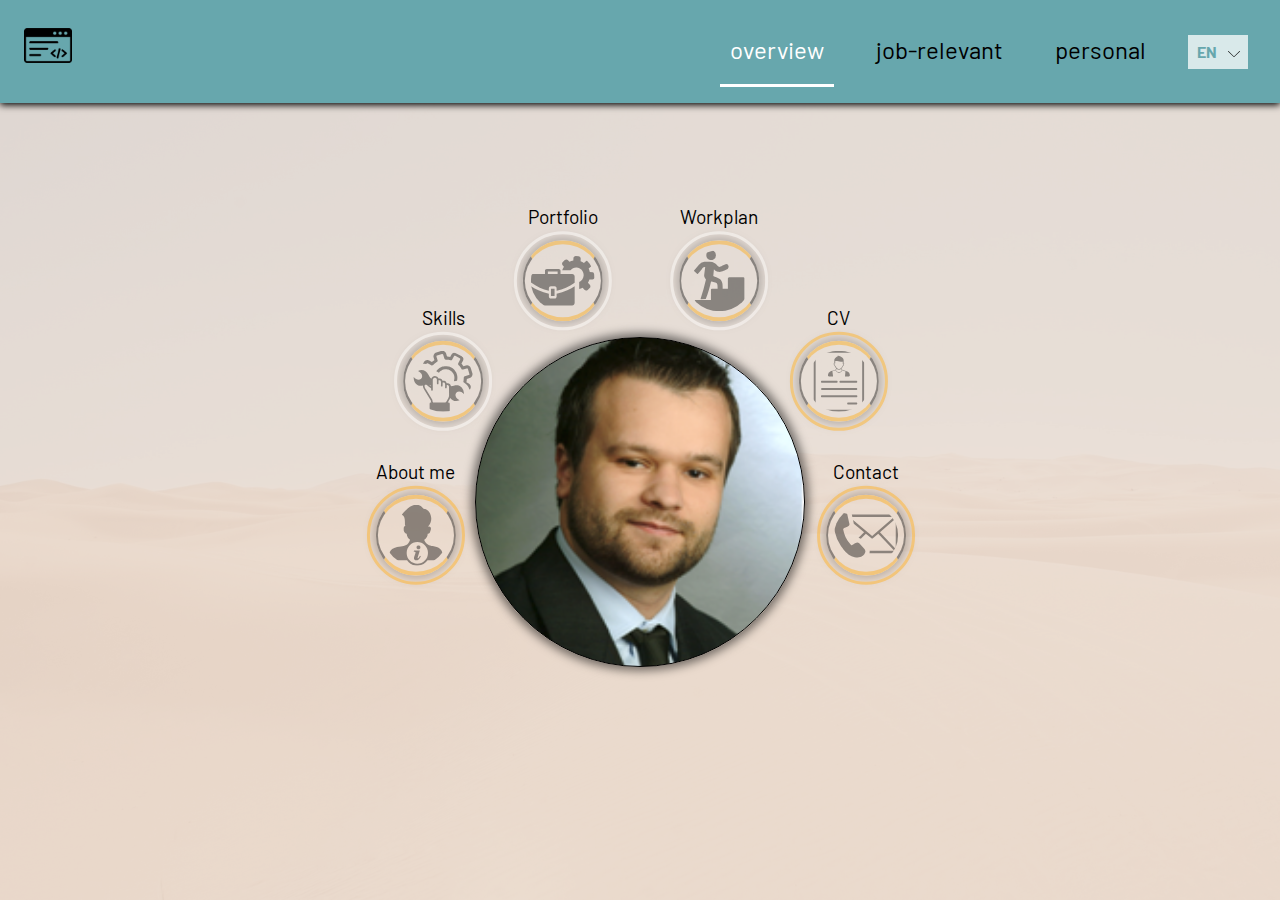
==== commit 3b8748f2: "Add header and spec overlay for gallery elements" ====
--- a/src/index.html
+++ b/src/index.html
@@ -18,12 +18,31 @@
       href="https://fonts.googleapis.com/css2?family=Barlow+Semi+Condensed:ital,wght@0,400;0,700;1,400&family=Barlow:wght@400;700&family=Libre+Baskerville:wght@400;700&display=swap"
       rel="stylesheet"
     />
+    <link rel="preconnect" href="https://fonts.googleapis.com" />
+    <link rel="preconnect" href="https://fonts.gstatic.com" crossorigin />
+    <link
+      href="https://fonts.googleapis.com/css2?family=Gelasio:ital,wght@0,400;0,500;0,600;0,700;1,400;1,500;1,600;1,700&display=swap"
+      rel="stylesheet"
+    />
+    <link rel="preconnect" href="https://fonts.googleapis.com" />
+    <link rel="preconnect" href="https://fonts.gstatic.com" crossorigin />
+    <link
+      href="https://fonts.googleapis.com/css2?family=Roboto+Slab:wght@400;500;700;900&display=swap"
+      rel="stylesheet"
+    />
+    <link rel="preconnect" href="https://fonts.googleapis.com" />
+    <link rel="preconnect" href="https://fonts.gstatic.com" crossorigin />
+    <link
+      href="https://fonts.googleapis.com/css2?family=Roboto+Condensed:ital,wght@0,400;0,700;1,400&display=swap"
+      rel="stylesheet"
+    />
     <!-- Custom css -->
     <link rel="stylesheet" href="./styles.css" />
     <!-- JS -->
     <script src="./index.js" defer></script>
+    <script src="../jsonData.js" type="module" defer></script>
   </head>
-  <body class="overview">
+  <body id="english-version" class="overview">
     <header class="flex">
       <button
         data-close-icon="false"
@@ -32,21 +51,32 @@
       >
         <span class="sr-only" aria-expanded="false">Menu</span>
       </button>
-      <div class="logo"><img src="./assets/coding.png" alt="" /></div>
+      <div class="logo">
+        <img src="./assets/coding.png" alt="coding-symbol as logo" />
+      </div>
       <nav>
-        <ul class="primary-navigation underline-indicators" data-is-expanded="false">
-          <li><a href="./pages/overview.html">Overview</a></li>
-          <li><a href="./pages/technical.html">Technical area</a></li>
-          <li><a href="./pages/personal.html">Personal area</a></li>
+        <ul
+          class="primary-navigation underline-indicators"
+          data-is-expanded="false"
+        >
+          <li class="active"><a href="./index.html">overview</a></li>
+          <li><a href="./pages/technical.html">job-relevant</a></li>
+          <li><a href="./pages/personal.html">personal</a></li>
         </ul>
       </nav>
+      <div class="lang-dropdown">
+        <div class="dropdown-current">EN</div>
+        <div class="dropdown-content">
+          <div><a href="./index-de.html"> DE</a></div>
+        </div>
+      </div>
     </header>
     <main id="main" class="main-grid grid">
       <div class="presentation-wrapper">
         <picture class="profile-photo" data-screen="full"
           ><img
             src="./assets/Bildschirmfoto vom 2022-07-23 14-48-55.png"
-            alt=""
+            alt="picture of bruno-martin schuster"
         /></picture>
         <ul id="topics" class="topics" data-screen="full">
           <li data-position="1" data-title="About me">
@@ -54,15 +84,15 @@
             ><img
               data-topicarea="personal"
               src="./assets/about-me.svg"
-              alt=""
+              alt="graphic showing outline of a person with in i representing information"
             />
           </li>
           <li data-position="2" data-title="Skills">
-            <span>Skills</span
-            ><img
+            <span>Skills</span>
+            <img
               data-topicarea="technical"
               src="./assets/repair-fix-repairing.svg"
-              alt=""
+              alt="graphic showing a gearwheel and a hand holding a spanner"
             />
           </li>
           <li data-position="3" data-title="Portfolio">
@@ -70,7 +100,7 @@
             ><img
               data-topicarea="technical"
               src="./assets/work-experience.svg"
-              alt=""
+              alt="graphic showing a gearwheel and a briefcase"
             />
           </li>
           <li data-position="4" data-title="Workplan">
@@ -78,49 +108,46 @@
             ><img
               data-topicarea="technical"
               src="./assets/stair-climbing.svg"
-              alt=""
+              alt="graphic showing a person climbing up stairs"
             />
           </li>
-          <li data-position="5" data-title="Education">
-            <span>Education</span
-            ><img
-              data-topicarea="personal"
-              src="./assets/graduation-cap.svg"
-              alt=""
-            />
-          </li>
-          <li data-position="6" data-title="CV">
+          <li data-position="5" data-title="CV">
             <span>CV</span
             ><img
               data-topicarea="personal"
               src="./assets/resume-cv.svg"
-              alt=""
+              alt="graphic showing a resume"
             />
           </li>
-          <li data-position="7" data-title="Contact">
+          <li data-position="6" data-title="Contact">
             <span>Contact</span
             ><img
               data-topicarea="personal"
               src="./assets/contact-us.svg"
-              alt=""
+              alt="graphic showing a phone and a envelope"
             />
           </li>
         </ul>
       </div>
+      <!-- short-description --------------------------------------------------------------------------------------- -->
       <div class="short-description">
         <div
           class="grid short-description-nav"
           role="tablist"
           aria-label="topics list"
         >
-        <div
+          <div
             data-position="1"
             role="tab"
             aria-controls="about_me-tab"
+            aria-selected="false"
             tabindex="-1"
           >
             <button data-topicarea="personal">
-              <img src="./assets/about-me.svg" alt="" />
+              <img
+                src="./assets/about-me.svg"
+                alt="graphic showing outline of a person with in i representing information"
+              />
             </button>
             <span class="sr-only">About me</span>
           </div>
@@ -128,21 +155,29 @@
             data-position="2"
             role="tab"
             aria-controls="skills-tab"
+            aria-selected="false"
             tabindex="-1"
           >
             <button data-topicarea="technical">
-              <img src="./assets/repair-fix-repairing.svg" alt="" />
+              <img
+                src="./assets/repair-fix-repairing.svg"
+                alt="graphic showing a gearwheel and a hand holding a spanner"
+              />
             </button>
             <span class="sr-only">Skills</span>
           </div>
           <div
             data-position="3"
             role="tab"
-            aria-controls="protfolio-tab"
+            aria-controls="portfolio-tab"
+            aria-selected="false"
             tabindex="-1"
           >
             <button data-topicarea="technical">
-              <img src="./assets/work-experience.svg" alt="" />
+              <img
+                src="./assets/work-experience.svg"
+                alt="graphic showing a gearwheel and a briefcase"
+              />
             </button>
             <span class="sr-only">Portfolio</span>
           </div>
@@ -150,47 +185,571 @@
             data-position="4"
             role="tab"
             aria-controls="workplan-tab"
-            tabindex="-1"
+            aria-selected="true"
+            tabindex="0"
           >
             <button data-topicarea="technical">
-              <img src="./assets/stair-climbing.svg" alt="" />
+              <img
+                src="./assets/stair-climbing.svg"
+                alt="graphic showing a person climbing up stairs"
+              />
             </button>
             <span class="sr-only">Workplan</span>
           </div>
           <div
             data-position="5"
             role="tab"
-            aria-controls="education-tab"
+            aria-controls="cv-tab"
+            aria-selected="false"
             tabindex="-1"
           >
             <button data-topicarea="personal">
-              <img src="./assets/graduation-cap.svg" alt="" />
-            </button>
-            <span class="sr-only">Education</span>
-          </div>
-          <div data-position="6" role="tab" aria-controls="cv-tab" tabindex="0">
-            <button data-topicarea="personal">
-              <img src="./assets/resume-cv.svg" alt="" />
+              <img
+                src="./assets/resume-cv.svg"
+                alt="graphic showing a resume"
+              />
             </button>
             <span class="sr-only">CV</span>
           </div>
           <div
-            data-position="7"
+            data-position="6"
             role="tab"
             aria-controls="contact-tab"
+            aria-selected="false"
             tabindex="-1"
           >
             <button data-topicarea="personal">
-              <img src="./assets/contact-us.svg" alt="" />
+              <img
+                src="./assets/contact-us.svg"
+                alt="graphic showing a phone and a envelope"
+              />
             </button>
             <span class="sr-only">Contact</span>
           </div>
         </div>
-        <h2 class="description-heading"></h2>
-        <section class="short-content"><p></p></section>
+        <!-- ShortContent ------------------------------------------------------------------- -->
+        <div class="short-description-nav__head flex">
+          <button class="navigation__arrow arrow-left">⬅</button>
+          <h2 class="description-heading"></h2>
+          <button class="navigation__arrow arrow-right">➡</button>
+        </div>
+        <section class="short-content">
+          <!-- About me  ------------------------------------------------------------->
+          <article
+            hidden
+            role="tabpanel"
+            id="about_me-tab"
+            tabindex="0"
+            data-position="1"
+            aria-labelledby="about_me-tab"
+          >
+            <div class="about_me flex col">
+              <!-- <h2>About me</h2> -->
+              <h3>personal</h3>
+              <p>
+                I am a calm person who is enthusiastic about learning. In groups
+                I generally do not take the leading part, but always try to push
+                when there is a goal to reach.
+                <br />
+                One of my greatest strengths is my frustration tolerance, which
+                I think is an important ability for a programmer. I usually try
+                to consider problems from different point of views. That, on the
+                one hand takes more time, on the other hand is less superficial.
+              </p>
+              <br />
+              <br />
+              <h3>professional</h3>
+              <p>
+                I personally see myself rather working in the backend- than in
+                frontend-development. However, I have not decided definitely. I
+                will anyway first go through the whole MERN-stack to have an
+                overall picture.
+              </p>
+            </div>
+            <div class="short-info">
+              This is a brief overview. If you want to see more details got to
+              <a href="./pages/personal.html">job-relevant</a>
+            </div>
+          </article>
+          <!-- Skills  ----------------------------------------------------------------->
+          <article
+            hidden
+            role="tabpanel"
+            id="skills-tab"
+            tabindex="0"
+            data-position="2"
+            aria-labelledby="skills-tab"
+          >
+            <div class="skills__transferable">
+              <h3>transferable skills</h3>
+              <div class="flex skills__list col-row col-row-sm">
+                <div class="skills__list_half flex col">
+                  <span>connected thinking</span>
+                  <div class="skills__list_item flex">
+                    <div
+                      class="skills__list_item--fill"
+                      style="--skill-fill: 80%"
+                    ></div>
+                  </div>
+                  <span>analytical thinking</span>
+                  <div class="skills__list_item flex">
+                    <div
+                      class="skills__list_item--fill"
+                      style="--skill-fill: 75%"
+                    ></div>
+                  </div>
+                  <span>creativity in problem solving</span>
+                  <div class="skills__list_item flex">
+                    <div
+                      class="skills__list_item--fill"
+                      style="--skill-fill: 80%"
+                    ></div>
+                  </div>
+                </div>
+                <div class="skills__list_half flex col">
+                  <span>frustration competence</span>
+                  <div class="skills__list_item flex">
+                    <div
+                      class="skills__list_item--fill"
+                      style="--skill-fill: 85%"
+                    ></div>
+                  </div>
+                  <span>eagerness to learn</span>
+                  <div class="skills__list_item flex">
+                    <div
+                      class="skills__list_item--fill"
+                      style="--skill-fill: 85%"
+                    ></div>
+                  </div>
+                  <span>flexibility</span>
+                  <div class="skills__list_item flex">
+                    <div
+                      class="skills__list_item--fill"
+                      style="--skill-fill: 75%"
+                    ></div>
+                  </div>
+                </div>
+              </div>
+            </div>
+            <div class="short-info">
+              This is a brief overview. If you want to see more details got to
+              <a href="./pages/personal.html">job-relevant</a>
+            </div>
+
+            <h3>coding skills</h3>
+            <div class="skills__coding">
+              <div class="flex skills__list flex col-row col-row-sm">
+                <div class="skills__list_half flex col">
+                  <span>Java Script</span>
+                  <div class="skills__list_item flex">
+                    <div
+                      class="skills__list_item--fill"
+                      style="--skill-fill: 55%"
+                    ></div>
+                  </div>
+                  <span>css</span>
+                  <div class="skills__list_item flex">
+                    <div
+                      class="skills__list_item--fill"
+                      style="--skill-fill: 45%"
+                    ></div>
+                  </div>
+                  <span>html</span>
+                  <div class="skills__list_item flex">
+                    <div
+                      class="skills__list_item--fill"
+                      style="--skill-fill: 45%"
+                    ></div>
+                  </div>
+                </div>
+                <div class="skills__list_half flex col">
+                  <span>bootstrap</span>
+                  <div class="skills__list_item flex">
+                    <div
+                      class="skills__list_item--fill"
+                      style="--skill-fill: 25%"
+                    ></div>
+                  </div>
+                  <span>figma</span>
+                  <div class="skills__list_item flex">
+                    <div
+                      class="skills__list_item--fill"
+                      style="--skill-fill: 15%"
+                    ></div>
+                  </div>
+                  <span>java</span>
+                  <div class="skills__list_item flex">
+                    <div
+                      class="skills__list_item--fill"
+                      style="--skill-fill: 30%"
+                    ></div>
+                  </div>
+                </div>
+              </div>
+            </div>
+            <div class="short-info">
+              This is a brief overview. If you want to see more details got to
+              <a href="./pages/technical.html">technical</a>
+            </div>
+          </article>
+          <!-- Portfolio  --------------------------------------------------------------->
+          <article
+            hidden
+            role="tabpanel"
+            tabindex="0"
+            data-title="Portfolio"
+            data-position="3"
+            id="portfolio-tab"
+            aria-labelledby="portfolio-tab"
+          >
+            <h3>My four most recent works</h3>
+            <div class="gallery flex">
+              <div class="gallery__element col-row col-row-md">
+                <a
+                  href="https://bru1415.github.io/fementor-job-listings/"
+                  class="portfolio_a-tag"
+                  ><img
+                    src="/src/assets/fementor-job-listings.png"
+                    alt="screenshot of job listings project"
+                /></a>
+              </div>
+              <div class="gallery__element col-row col-row-md">
+                <a
+                  href="https://codepen.io/BrCoWeb/pen/ExbvEqm?editors=1111"
+                  class="portfolio_a-tag"
+                  ><img
+                    src="/src/assets/fcc-random-quote-machine.png"
+                    alt="screenshot of random quote machine project"
+                /></a>
+              </div>
+              <div class="gallery__element col-row col-row-md">
+                <a
+                  href="https://bru1415.github.io/odin-calculator/"
+                  class="portfolio_a-tag"
+                  ><img
+                    src="/src/assets/odin-calculator.png"
+                    alt="screenshot of calculator project"
+                /></a>
+              </div>
+
+              <div class="gallery__element col-row col-row-md">
+                <a
+                  href="https://bru1415.github.io/odin-etch-a-sketch/"
+                  class="portfolio_a-tag portfolio__odin_odin-etch-a-sketch"
+                  ><img
+                    src="/src/assets/odin-etch-a-sketch.png"
+                    alt="screenshot of etch a sketch project"
+                /></a>
+              </div>
+            </div>
+            <div class="short-info">
+              This is a brief overview. If you want to see more details got to
+              <a href="./pages/technical.html">technical</a>
+            </div>
+          </article>
+          <!-- Workplan  ---------------------------------------------------------------->
+          <article
+            hidden
+            data-title="Workplan"
+            role="tabpanel"
+            tabindex="0"
+            data-title="workplan"
+            data-position="4"
+            id="workplan-tab"
+            aria-labelledby="workplan-tab"
+          >
+            <article class="technical__workplan flex">
+              <article class="workplan__past flex">
+                <div>
+                  <h3>Learning History (Up to the present)</h3>
+                  <div class="workplan__past__to-present">
+                    <div>
+                      <div class="timeline process">
+                        <h5>Getting curious</h5>
+                        <div><span class="date-range"> July 2021</span></div>
+                      </div>
+                      <div class="timeline process">
+                        <h5>Testing phase</h5>
+                        <div>
+                          <span class="date-range"
+                            >August 2021 - October 2022</span
+                          >
+                        </div>
+                      </div>
+                      <div class="timeline process">
+                        <h5>Getting serious</h5>
+                        <div>
+                          <span class="date-range"
+                            >October 2021 - November 2022</span
+                          >
+                        </div>
+                      </div>
+                      <div class="timeline process">
+                        <h5>diversify sources of learning</h5>
+                        <div>
+                          <span class="date-range"
+                            >November 2021 - present</span
+                          >
+                        </div>
+                      </div>
+                      <div class="timeline success">
+                        <h5>
+                          Finish <em>"The Web Development Bootcamp 2022"</em> by
+                          Colt Steele
+                        </h5>
+                        <div>
+                          <span class="date-range">16th of January 2021</span>
+                        </div>
+                      </div>
+                      <div class="timeline success">
+                        <h5>
+                          Finish freeCodeCamp "JavaScript Algorithms and Data
+                          Structures Certification"
+                        </h5>
+                        <div>
+                          <span class="date-range">31th of January 2021</span>
+                        </div>
+                      </div>
+                      <div class="timeline process">
+                        <h5>Start with react</h5>
+                        <div>
+                          <span class="date-range"
+                            >February 2022 - March 2022</span
+                          >
+                        </div>
+                      </div>
+                      <div class="timeline process">
+                        <h5>Deepen knowledge on html and css</h5>
+                        <div>
+                          <span class="date-range">March 2022 - present</span>
+                        </div>
+                      </div>
+                      <div class="timeline process">
+                        <h5>Continue with react</h5>
+                        <div><span class="date-range">July 2022</span></div>
+
+                        <p></p>
+                      </div>
+                      <div class="timeline success">
+                        <h5>finish main part of react Tutorial</h5>
+                        <div>
+                          <span class="date-range">28th of August 2022</span>
+                        </div>
+                      </div>
+                      <div class="timeline process">
+                        <h5>
+                          Deepen knowledge on react and prepare for application
+                        </h5>
+                        <div>
+                          <span class="date-range"
+                            >September 2022 - present</span
+                          >
+                        </div>
+                      </div>
+                      <div class="timeline success">
+                        <h5>finish first challenge of Frontend Mentor</h5>
+                        <div>
+                          <span class="date-range">16th of September 2022</span>
+                        </div>
+                      </div>
+                    </div>
+                  </div>
+                </div>
+              </article>
+              <article class="workplan__future flex">
+                <div>
+                  <h3>Learning Plan (next steps)</h3>
+                  <div class="workplan__future__from-present">
+                    <div>
+                      <div class="timeline process">
+                        <h5>
+                          Deepen knowledge on react and prepare for application
+                        </h5>
+                        <div>
+                          <span class="date-range">present - January 2023</span>
+                        </div>
+                      </div>
+                      <div class="timeline process">
+                        <h5>Working on the backend</h5>
+                        <div>
+                          <span class="date-range"
+                            >January 2023 - March 2022</span
+                          >
+                        </div>
+                      </div>
+                      <div class="timeline process">
+                        <h5>Deepen the MERN-Stack</h5>
+                        <div>
+                          <span class="date-range">April 2022 - May 2022</span>
+                        </div>
+                      </div>
+                      <div class="timeline process">
+                        <h5>Continuous Improvement</h5>
+                        <div>
+                          <span class="date-range">May 2022 - open end</span>
+                        </div>
+                        <ul>
+                          <li>Learn Typescript</li>
+                          <li>Learn to work with a sequel database (SQL)</li>
+                          <li>Deepen knowledge on the command-line</li>
+                          <li>
+                            Learn a second programming language for backend:
+                            probably java or python
+                          </li>
+                          <li>...</li>
+                        </ul>
+                      </div>
+                    </div>
+                  </div>
+                </div>
+              </article>
+            </article>
+            <div class="short-info">
+              This is a brief overview. If you want to see more details got to
+              <a href="./pages/technical.html">technical</a>
+            </div>
+          </article>
+          <!-- CV  ------------------------------------------------------------------------->
+          <article
+            hidden
+            role="tabpanel"
+            id="cv-tab"
+            tabindex="0"
+            data-position="5"
+            aria-labelledby="cv-tab"
+          >
+            <article class="cv flex">
+              <div class="curriculum">
+                <div>
+                  <h3>work life</h3>
+                  <div class="worklife">
+                    <div class="timeline success">
+                      <h5>tutor</h5>
+                      <span>as a freelancer</span>
+                      <div><span class="date-range">2013 - 2021</span></div>
+                    </div>
+                  </div>
+                </div>
+                <h3>education</h3>
+                <div class="education">
+                  <div>
+                    <div class="timeline">
+                      <h5>master's programme</h5>
+                      <span>at Leuphana University Lüneburg</span>
+                      <div>
+                        <span class="date-range">October 2010 - May 2013</span>
+                      </div>
+                      <div class="master">
+                        <div class="grid curriculum__specification">
+                          <div>degree program:</div>
+                          <div>Management and Engineering</div>
+                          <div>intermediate grade:</div>
+                          <div>1.92</div>
+                        </div>
+                      </div>
+                    </div>
+                    <div class="timeline success">
+                      <h5>
+                        Further Education: "Coaching and psychological
+                        counseling"
+                      </h5>
+                      <span>at "Integra Heilpraktikerschule"</span>
+                      <div>
+                        <span class="date-range">June 2010 - January 2012</span>
+                      </div>
+                      <!-- <p class="education__simultan">
+                        This training was offered on weekends so I could do it
+                        parallel to my studies. I decided to take part in it
+                        because I thought I would benefit both in my studies as
+                        well as for my side job as a tutor.
+                      </p> -->
+                      <div class="grid curriculum__specification">
+                        <div>Main topics:</div>
+                        <div>
+                          communication theory, different counseling approaches
+                        </div>
+                      </div>
+                    </div>
+                    <div class="timeline success">
+                      <h5>Bachelor of engineering</h5>
+                      <span>from Leuphana University Lüneburg</span>
+                      <div>
+                        <span class="date-range"
+                          >October 2006 - September 2010</span
+                        >
+                      </div>
+                      <div class="grid curriculum__specification">
+                        <div>degree program:</div>
+                        <div>Applied automation technology</div>
+                        <div>final grade:</div>
+                        <div>2.3</div>
+                      </div>
+                    </div>
+                    <div class="timeline success">
+                      <h5>general qualification for university entrance</h5>
+                      <span>from Herder Schule Lüneburg</span>
+                      <div><span class="date-range"> - 2004</span></div>
+                      <div class="grid curriculum__specification">
+                        <div>Examination subjects:</div>
+                        <div>
+                          mathematics (advanced course), physics (advanced
+                          course), english
+                        </div>
+                      </div>
+                    </div>
+                  </div>
+                </div>
+                <h3>relevant/transferable side jobs</h3>
+                <div class="worklife side-jobs">
+                  <div>
+                    <div>
+                      <h5>tutor</h5>
+                      <span>for diverse employers as freelancer</span>
+                      <div><span class="date-range">2009 - 2013</span></div>
+                    </div>
+                    <div>
+                      <h5>Social listening analysis</h5>
+                      <span>at Brandwatch</span>
+                      <div><span class="date-range">2011 - 2013</span></div>
+                      <p>Tasks: query creation, translations</p>
+                    </div>
+                  </div>
+                </div>
+              </div>
+            </article>
+            <div class="short-info">
+              This is a brief overview. If you want to see more details got to
+              <a href="./pages/personal.html">job-relevant</a>
+            </div>
+          </article>
+          <!-- Contact  ------------------------------------------------------------------------->
+          <article
+            hidden
+            data-title="Contact"
+            role="tabpanel"
+            id="contact-tab"
+            tabindex="0"
+            data-position="6"
+            aria-labelledby="contact-tab"
+          >
+            <div class="grid contact_table">
+              <div>AGE:</div>
+              <div>39</div>
+              <div>EMAIL:</div>
+              <div>bruno.m.schuster@gmail.de</div>
+              <div>PHONE:</div>
+              <div>017621532863</div>
+              <div>ADDRESS:</div>
+              <div>Lüneburg, Germany</div>
+            </div>
+            <div class="short-info">
+              This is a brief overview. If you want to see more details got to
+              <a href="./pages/personal.html">job-relevant</a>
+            </div>
+          </article>
+        </section>
         <section class="side-information"><p></p></section>
       </div>
     </main>
-    <!-- <footer></footer> -->
   </body>
 </html>
--- a/src/styles.css
+++ b/src/styles.css
@@ -1,6 +1,8 @@
 /*                              */
-/*      Custom properties       */
+/*      CUSTOM PROPERTIES       */
 /*           start              */
+
+/* #region */
 
 :root {
   /* colors */
@@ -23,15 +25,19 @@
   /* font-families */
   --ff-sans-normal: "Barlow", sans-serif;
   --ff-sans-cond: "Barlow Semi Condensed", sans-serif;
-  --ff-serif: "Libre Baskerville", serif;
+  --ff-sans-cond2: "Roboto Condensed", sans-serif;
+  --ff-serif: "Gelasio", serif;
+  --ff-serif2: "Libre Baskerville", serif;
+  --ff-serif3: "Roboto Slab", serif;
   /* font-sizes */
-  --fs-800: 3.5rem;
+  --fs-800: 2rem;
   --fs-700: 1.5rem;
-  --fs-600: 1rem;
-  --fs-500: 1.75rem;
-  --fs-400: 0.9375rem;
-  --fs-300: 1rem;
-  --fs-200: 0.875rem;
+  --fs-600: 1.25rem;
+  --fs-500: 1.125rem;
+  --fs-450: 1rem;
+  --fs-400: 0.9rem;
+  --fs-300: 0.7rem;
+  --fs-200: 0.6rem;
   /* animations */
   --topic-move-top: -1vh;
   --topic-move-left1: 50%;
@@ -55,17 +61,35 @@
   --topics-item--scale: 0.55;
 }
 
+@media (min-width: 35em) {
+  :root {
+    /* font-sizes */
+    --fs-800: 2.5rem;
+    --fs-700: 1.75rem;
+    --fs-600: 1.5rem;
+    --fs-500: 1.25rem;
+    --fs-450: 1.2rem;
+    --fs-400: 1rem;
+    --fs-300: 0.9375rem;
+    --fs-200: 0.875rem;
+  }
+}
+
+/* #endregion */
+
 /*                              */
-/*      Custom properties       */
+/*      CUSTOM PROPERTIES       */
 /*         end                  */
 
 /* ----------------------------------------------------------------------------------- */
 
 /*                   */
-/*      Reset        */
+/*      RESET        */
 /*       start       */
 
 /* https://piccalil.li/blog/a-modern-css-reset/ */
+
+/* #region */
 
 /*  Box sizing */
 
@@ -148,17 +172,20 @@
   }
 }
 
+/* #endregion */
+
 /*                   */
-/*      Reset        */
+/*      RESET        */
 /*       end         */
-
 /* ----------------------------------------------------------------------------------- */
 
 /*                        */
-/*    utility classes     */
+/*    UTILITY CLASSES     */
 /*         start          */
 
-/* general */
+/* #region */
+
+/* General */
 
 .sr-only {
   position: absolute;
@@ -172,13 +199,113 @@
   border: 0;
 }
 
+/* Font Classes */
+
+/* font-families */
+
+.ff-sans-normal {
+  font-family: var(--ff-sans-normal);
+}
+.ff-sans-cond {
+  font-family: var(--ff-sans-cond);
+}
+.ff-sans-cond2 {
+  font-family: var(--ff-sans-cond2);
+}
+
+.ff-serif {
+  font-family: var(--ff-serif);
+}
+.ff-serif2 {
+  font-family: var(--ff-serif2);
+}
+
+.ff-serif3 {
+  font-family: var(--ff-serif3);
+}
+
+/* font-sizes */
+
+.fs-800 {
+  font-size: var(--fs-800);
+}
+
+.fs-700 {
+  font-size: var(--fs-700);
+}
+
+.fs-600 {
+  font-size: var(--fs-600);
+}
+
+.fs-500 {
+  font-size: var(--fs-500);
+}
+
+.fs-450 {
+  font-size: var(--fs-450);
+}
+
+.fs-400 {
+  font-size: var(--fs-400);
+}
+
+.fs-300 {
+  font-size: var(--fs-300);
+}
+
+.fs-200 {
+  font-size: var(--fs-200);
+}
+/* Layout Classes */
+
 .flex {
   display: flex;
+}
+
+.flex.col-row {
+  flex-direction: column;
+}
+
+.flex.col {
+  flex-direction: column;
+}
+
+.flex.row {
+  flex-direction: row;
+}
+
+.flex.just-center {
+  justify-content: center;
+}
+
+.flex.just-even {
+  justify-content: space-evenly;
+}
+
+.flex.just-between {
+  justify-content: space-between;
+}
+
+@media (min-width: 65em) {
+  .flex.col-row.col-row-sm {
+    flex-direction: row;
+  }
+}
+
+@media (min-width: 1500px) {
+  .flex.col-row.col-row-md {
+    flex-direction: row;
+  }
 }
 
 .grid {
   display: grid;
   gap: var(--gap, 1rem);
+}
+.sticky {
+  position: sticky;
+  top: 0;
 }
 
 .grid-container {
@@ -191,22 +318,72 @@
 .d-block {
   display: block;
 }
+.pos-relative {
+  position: relative;
+}
 
 .hide {
   visibility: hidden;
 }
 
+.overflow-any {
+  overflow-wrap: anywhere;
+}
+
+.overflow-word {
+  overflow-wrap: break-word;
+}
+
+.wordbreak-all {
+  word-break: break-all;
+}
+
+/* Classes For Short-Description From Json-File */
+
+.hr {
+  display: block;
+  position: relative;
+  /* text-align: left; */
+  /* padding-left: 15%; */
+  text-transform: uppercase;
+  margin-top: 3em;
+  padding-bottom: 10px;
+}
+
+.hr + p {
+  text-align: left;
+  padding-left: 15%;
+  margin-top: 1em;
+}
+
+.hr::after {
+  position: absolute;
+  content: "";
+  border-bottom: 2px solid hsl(var(--clr-dark-high));
+  top: 0;
+  bottom: 0;
+  left: 10%;
+  width: 80%;
+}
+
+/* #endregion */
+
 /*                        */
-/*    utility classes     */
+/*    UTILITY CLASSES     */
 /*       end              */
-
 /* ----------------------------------------------------------------------------------- */
 
+/*                        */
+/*   HOME PAGE - index.css    */
+/*       start              */
+
+/*#region*/
+
 /* .overview {
-  background: linear-gradient(hsl(var(--clr-light)), hsl(var(--clr-light-medium)));
-  max-height: 100vh;
-
-} */
+    background: linear-gradient(hsl(var(--clr-light)), hsl(var(--clr-light-medium)));
+    max-height: 100vh;
+
+  } */
 
 main {
   /* background: hsl(var(--clr-light)); */
@@ -232,8 +409,8 @@
 header {
   position: sticky;
   /* left: 0;
-  right: 0;
-  top: 0; */
+    right: 0;
+    top: 0; */
   z-index: 1000;
   margin: 0;
   width: 100vw;
@@ -248,6 +425,64 @@
   top: calc(50% - 0.5 * (2.5vw + 1em));
   left: 1.5em;
   width: clamp(2rem, 2.5vw + 1em, 7rem);
+}
+
+.personal .lang-dropdown,
+.technical .lang-dropdown {
+  align-self: flex-start;
+  margin-top: 35px;
+  margin-right: 36px;
+  margin-left: 10px;
+}
+
+.lang-dropdown {
+  display: inline-block;
+  position: relative;
+  margin-right: 92px;
+  align-self: center;
+  background-color: hsl(var(--clr-light-high) / 0.75);
+  color: hsl(var(--clr-dark));
+  font-weight: bold;
+  width: calc(4ch + 24px);
+}
+.lang-dropdown div {
+  padding: 5px 9px;
+  z-index: 10000;
+}
+
+.dropdown-current::after {
+  content: url(/src/assets/arrow-thin-chevron-bottom-icon.svg);
+  position: absolute;
+  left: 66%;
+  bottom: 15%;
+  width: 20%;
+  transition: transform 300ms ease-in-out;
+  /* color: hsl(var(--clr-dark-high)); */
+}
+
+.dropdown-content {
+  visibility: hidden;
+  opacity: 0;
+  position: absolute;
+  background-color: hsl(var(--clr-light-high));
+  background-color: #d4e8ea;
+  width: inherit;
+  transition: opacity 600ms ease-in-out, visibility 20ms linear;
+}
+
+.lang-dropdown:hover .dropdown-content {
+  opacity: 1;
+  visibility: visible;
+}
+
+.lang-dropdown:hover .dropdown-current::after {
+  transform: translateY(4px);
+}
+
+.lang-dropdown a {
+  text-decoration: none;
+  width: 280%;
+  color: hsl(var(--clr-dark-high) / 0.5);
 }
 
 .primary-navigation {
@@ -266,6 +501,1229 @@
 .mobile-nav-toggle {
   display: none;
 }
+
+.primary-navigation li:hover a {
+  color: hsl(var(--clr-light-high));
+}
+
+.primary-navigation li:nth-of-type(2):hover {
+  background: linear-gradient(
+    180deg,
+    hsl(var(--clr-light-high) / 0.3),
+    hsl(var(--clr-light-high) / 0.05)
+  );
+}
+.primary-navigation li:nth-of-type(3):hover {
+  background: linear-gradient(
+    180deg,
+    rgba(255, 165, 0, 0.4),
+    rgba(255, 165, 0, 0.05)
+  );
+}
+
+.primary-navigation a {
+  text-decoration: none;
+  color: hsl(var(--clr-dark-high));
+  z-index: 10;
+  position: relative;
+}
+
+.primary-navigation a::after {
+  content: "";
+  position: absolute;
+  width: 120%;
+  height: 220%;
+  left: -10%;
+}
+
+.underline-indicators > * {
+  cursor: pointer;
+  padding: var(--underline-gap, 1rem) 10px;
+  border: 0;
+  border-bottom: 0.2rem solid hsl(var(--clr-light-high) / 0);
+}
+
+.underline-indicators > *:hover,
+.underline-indicators > *:focus {
+  border-color: hsl(var(--clr-light-high) / 0.6);
+}
+
+.underline-indicators > .active,
+.underline-indicators > [aria-selected="true"] {
+  color: hsl(var(--clr-light-high) / 1);
+  border-color: hsl(var(--clr-light-high) / 1);
+}
+
+.underline-indicators > .active a {
+  color: hsl(var(--clr-light-high));
+}
+
+.main-grid {
+  display: grid;
+  gap: 0;
+  grid-template-columns:
+    minmax(1rem, 1fr) minmax(max-content, 1fr)
+    minmax(1rem, 1fr);
+}
+
+.presentation-wrapper {
+  grid-column: 2;
+  display: flex;
+  justify-content: center;
+  align-items: center;
+  position: relative;
+}
+
+.topics {
+  position: relative;
+  background: url(./assets/Bildschirmfoto\ vom\ 2022-07-23\ 14-48-55.png) center
+    20% / cover no-repeat;
+  width: var(--topics-width, 4em);
+  left: var(--left, 0);
+  top: var(--top, 0);
+  aspect-ratio: 1;
+  list-style: none;
+  border: 1px solid black;
+  border-radius: 50%;
+  box-shadow: 0 0 10px 4px hsl(var(--clr-dark-high) / 0.5);
+  z-index: 10;
+}
+
+.topics[data-screen="half"] {
+  visibility: hidden;
+}
+
+.profile-photo {
+  display: none;
+}
+
+.profile-photo[data-screen="half"] {
+  display: block;
+  visibility: visible;
+  position: absolute;
+  top: 1em;
+  left: 1em;
+  width: max-content;
+  aspect-ratio: 1;
+  z-index: 200;
+}
+
+.profile-photo img {
+  border-radius: 50%;
+  width: 7vw;
+  aspect-ratio: 0.85;
+}
+
+.topics li {
+  --topics-item--width: calc(var(--topics-item--scale) * var(--topics-width));
+  position: absolute;
+  top: calc(0.5 * var(--topics-width) - 0.5 * var(--topics-item--width));
+  left: calc(0.5 * var(--topics-width) - 0.5 * var(--topics-item--width));
+  width: var(--topics-item--width);
+  aspect-ratio: 1;
+  text-align: center;
+  cursor: pointer;
+  z-index: 100;
+}
+
+.topics li::after {
+  --data-title--width: 6rem;
+  content: attr(data-title);
+  position: absolute;
+  color: black;
+  width: var(--data-title--width);
+  font-size: clamp(0.7rem, 3.5vw, 1.2rem);
+  /* left: 25%; */
+  left: calc(50% - var(--data-title--width) * 0.5);
+  top: -23%;
+}
+
+.topics li:first-of-type::after,
+.topics li:last-of-type::after {
+  top: 100%;
+}
+
+.topics li img {
+  width: 70%;
+  aspect-ratio: 1;
+  padding: 6px;
+  margin: auto;
+  border: 2px solid black;
+  border-top: 4px solid orange;
+  border-bottom: 4px solid orange;
+  border-radius: 50%;
+  opacity: 0.4;
+  box-shadow: 0 0 8px 3px hsl(var(--clr-dark-high) / 0.5);
+  outline: 3px solid orange;
+  outline-offset: 6px;
+}
+
+.topics li img[data-topicarea="technical"] {
+  outline-color: hsl(var(--clr-light-high));
+}
+.topics li img[data-topicarea="personal"] {
+  outline-color: orange;
+}
+
+.topics li img:hover,
+.topics li img:focus {
+  transform: scale(1.05);
+  outline-offset: 10px;
+}
+
+.topics li span {
+  display: block;
+  margin: auto;
+  color: black;
+  font-size: 0.8em;
+  transform: skew(-15deg);
+  margin-bottom: 10px;
+  width: 0;
+  height: 0;
+  visibility: hidden;
+}
+
+.short-description {
+  --left: 0vw;
+  display: none;
+  position: absolute;
+  /* left: var(--left); */
+  width: 100vw;
+  top: 0;
+  bottom: 0;
+  /* backdrop-filter: blur(9px); */
+  color: hsl(var(--clr-dark-high));
+  /* overflow-y: scroll; */
+  padding-top: 1em;
+
+  background-color: hsl(var(--clr-light-medium) / 0.05);
+  backdrop-filter: blur(25px);
+  z-index: 100;
+}
+
+.description-heading {
+  text-align: center;
+  width: 11ch;
+}
+
+.short-description-nav {
+  /* --gap: 0; */
+  grid-template-columns: repeat(3, minmax(1em, 2.5em));
+  grid-template-columns: repeat(3, minmax(2em, 5em));
+  grid-template-rows: 1fr 1fr;
+  place-items: center;
+  justify-content: center;
+  align-content: center;
+  gap: 0;
+}
+
+.short-content {
+  height: 66%;
+  padding: 5em 3em;
+  overflow-y: scroll;
+}
+
+.short-content .about_me p {
+  max-width: 80ch;
+}
+
+.short-description-nav > div {
+  background-color: hsl(var(--clr-light-medium));
+  padding: 20px;
+  aspect-ratio: 1;
+  border-radius: 50%;
+  outline: 2px solid hsl(var(--clr-dark));
+}
+
+.short-description-nav > div {
+  position: relative;
+}
+
+.short-description-nav > div[data-position="1"] {
+  grid-column: 2;
+  grid-row: 1;
+  z-index: 8;
+}
+.short-description-nav > div[data-position="2"] {
+  grid-column: 1;
+  grid-row: 1;
+  top: 30%;
+  left: 15%;
+  z-index: 10;
+}
+.short-description-nav > div[data-position="3"] {
+  grid-column: 1;
+  grid-row: 2;
+  bottom: 25%;
+  left: 20%;
+  z-index: 12;
+}
+.short-description-nav > div[data-position="4"] {
+  grid-column: 2;
+  grid-row: 2;
+  z-index: 14;
+}
+.short-description-nav > div[data-position="5"] {
+  grid-column: 3;
+  grid-row: 2;
+  bottom: 25%;
+  right: 20%;
+  z-index: 6;
+}
+.short-description-nav > div[data-position="6"] {
+  grid-column: 3;
+  grid-row: 1;
+  top: 30%;
+  right: 15%;
+  z-index: 4;
+}
+
+.short-description button {
+  width: 56px;
+  aspect-ratio: 1;
+  margin: 0;
+  border: 2px solid black;
+  border-top: 4px solid orange;
+  border-bottom: 4px solid orange;
+  border-radius: 50%;
+  opacity: 0.4;
+  box-shadow: 0 0 8px 3px hsl(var(--clr-dark-high) / 0.5);
+  outline: 3px solid;
+  outline-offset: 8px;
+}
+
+.short-description-nav > div:not([data-position="4"]) {
+  transform: scale(0.7);
+}
+
+.short-description-nav > div:not([data-position="4"]):hover {
+  z-index: 100;
+  transform: scale(0.8);
+}
+
+.short-description-nav > div:not([data-position="4"]):hover span {
+  position: absolute;
+  width: max-content;
+  height: auto;
+  left: 2%;
+  bottom: -25%;
+  padding: 8px;
+  background-color: #b8c6c7;
+  border-radius: 10%;
+  clip: auto;
+  font-size: 1.2em;
+  z-index: 100 !important;
+  transform: scale(1);
+}
+
+.short-description-nav__head {
+  flex-direction: row;
+  justify-content: space-between;
+  align-items: center;
+  margin-bottom: 1em;
+  padding-inline: 1em;
+  /* margin-top: 1em; */
+}
+
+.short-description-nav__head button {
+  width: max-content;
+  outline: none;
+  aspect-ratio: 5;
+  font-size: 2.2em;
+  font-weight: bold;
+  padding-bottom: 3px;
+  color: hsl(var(--clr-dark) / 1);
+}
+
+.short-description button[data-topicarea="technical"] {
+  outline-color: hsl(var(--clr-light-high));
+}
+.short-description button[data-topicarea="personal"] {
+  outline-color: orange;
+}
+
+.short-description button:hover,
+.short-description-nav button:focus,
+.short-description-nav > div:hover button,
+.short-description-nav > div:focus button {
+  transform: scale(1.6);
+  /* outline-offset: 8px; */
+}
+
+.short-description button img {
+  width: 90%;
+  aspect-ratio: 1;
+  padding: 2px;
+  /* margin: auto; */
+}
+
+.short-description-nav__head .navigation__arrow:hover {
+  cursor: pointer;
+  transform: none;
+  background-color: hsl(var(--clr-dark) / 1);
+  color: hsl(var(--clr-light-high) / 1);
+}
+
+.short-description-nav__head .navigation__arrow:active {
+  transform: scale(0.85);
+}
+
+/*    Index.html Animations    */
+/*    start         */
+
+.icons-move {
+  animation: iconsmover var(--animation-time) ease-out;
+}
+
+.anim-grid-change {
+  animation: change-grid-position 1.1s ease-in forwards;
+}
+
+@keyframes iconsmover {
+  0% {
+  }
+
+  30% {
+    top: var(--topic-move-top);
+    left: var(--topic-move-left1);
+  }
+  100% {
+    top: var(--topic-move-top);
+    left: var(--topic-move-left2);
+    visibility: hidden;
+  }
+}
+
+@keyframes change-grid-position {
+  0% {
+  }
+  100% {
+    grid-column: var(--animation-position--column);
+  }
+}
+
+/*   Index.html Animations    */
+/*    end           */
+
+/*#endregion*/
+
+/*                        */
+/*   HOME PAGE     */
+/*       end              */
+/* ----------------------------------------------------------------------------------- */
+
+/*                        */
+/*    BASIC STYLES FOR TECHNICAL AND PERSONAL    */
+/*       start              */
+
+/* #region */
+
+/* removes desert picture */
+body.basic {
+  overflow: scroll;
+  background-color: hsl(var(--clr-light-medium) / 0.5);
+  display: block;
+}
+
+.basic main {
+  max-width: 100%;
+}
+
+body.basic::after {
+  background: none;
+  z-index: -1;
+}
+
+.basic header {
+  height: 25vh;
+  background-image: linear-gradient(
+    hsl(var(--clr-dark)),
+    hsl(var(--clr-dark-low))
+  );
+}
+
+.header_bg {
+  position: absolute;
+  top: 0;
+  bottom: 0;
+  right: 0;
+  left: 0;
+  width: 100%;
+  height: 100%;
+  background-image: linear-gradient(
+    hsl(var(--clr-dark-low)),
+    hsl(var(--clr-dark) / 0.4)
+  );
+
+  transform: skewY(-7deg);
+  transform-origin: top left;
+  z-index: -10;
+}
+
+.basic .logo {
+  top: 1.5em;
+}
+
+/* #endregion */
+
+/*                        */
+/*    BASIC STYLES FOR TECHNICAL AND PERSONAL    */
+/*       end              */
+/* ----------------------------------------------------------------------------------- */
+
+/*                        */
+/*    PERSONAL.CSS     */
+/*       start              */
+
+/* #region */
+
+.personal,
+.technical {
+  color: hsl(var(--clr-dark-high));
+}
+
+.personal h2,
+.technical h2 {
+  color: hsl(var(--clr-dark-high) / 0.65);
+}
+
+.header_photo {
+  position: absolute;
+  bottom: -10px;
+  left: 10%;
+  border-radius: 50%;
+  width: min(12.5em, 26%);
+  aspect-ratio: 1;
+  /* display: none; */
+
+  /* margin-bottom: -3%; */
+}
+
+.header_photo span {
+  position: absolute;
+  font-size: clamp(1em, 4vw, 2em);
+  /* overflow-wrap: break-word; */
+  left: min(220px, 26vw);
+  bottom: 20px;
+  width: max-content;
+  border-bottom: 1px solid black;
+  font-weight: bold;
+}
+
+/* 
+.header_photo::after {
+  content: "Bruno-Martin Schuster";
+  overflow-wrap:break-word;
+  font-size: clamp(1em, 4vw, 2em);
+  position: absolute;
+  left: min(220px, 26vw);
+  bottom: 20px;
+  width: max-content;
+  border-bottom: 1px solid black;
+  font-weight: bold;
+} */
+
+.header_photo img {
+  /* position: absolute; */
+  border-radius: 50%;
+  height: 100%;
+  bottom: -20px;
+  aspect-ratio: 1;
+  object-fit: cover;
+  object-position: center 2%;
+  transition: rotate 600ms ease-in-out;
+}
+
+.rotate360--vertical {
+  rotate: y 360deg;
+}
+
+.resume,
+.technical__workplan,
+.technical__skills {
+  background-color: hsla(0, 0%, 100%, 0);
+  padding-inline: 1em;
+  max-width: 90%;
+  margin-inline: auto;
+  margin-block: 5rem;
+  flex-direction: column;
+  gap: 80px;
+}
+
+.about_me p,
+.technical__about p {
+  line-height: 1.7;
+}
+
+.technical__about {
+  background-color: hsla(0, 0%, 100%, 0);
+  padding-inline: 1em;
+  max-width: 90%;
+  /* margin-inline: auto; */
+  margin-left: 5%;
+  margin-block: 5rem;
+  flex-direction: column;
+  justify-content: flex-start;
+}
+
+@media (min-width: 45em) {
+  .technical__about {
+    margin-left: 10%;
+    max-width: 45%;
+    padding: 3em;
+  }
+}
+
+.resume article,
+.technical__resume article {
+  /* background-color: hsla(137, 55%, 90%,1); */
+  background-color: hsl(var(--clr-light-high));
+  border-radius: 2px;
+  box-shadow: 0 2px 12px hsl(var(--clr-dark-high) / 0.4);
+  padding: 1.5em;
+  /* color: hsl(var(--clr-light-high) / 1) */
+  outline: none;
+  border: none;
+  font-family: var(--ff-sans-normal);
+}
+
+.resume article h2,
+.technical__resume article h2,
+.short-content h2 {
+  margin-bottom: 32px;
+  text-transform: uppercase;
+  font-weight: bolder;
+  padding-bottom: 5px;
+  border-bottom: 1px solid black;
+}
+
+.short-description .short-content h3 {
+  /* margin-top: 32px; */
+  margin-bottom: 20px;
+  text-transform: uppercase;
+  text-decoration: none;
+  font-size: 1.25em;
+  font-weight: bolder;
+  padding-bottom: 5px;
+  border-bottom: 1px solid black;
+  /* color: hsl(var(--clr-dark)); */
+}
+
+.short-description .short-content h3:last-of-type {
+  margin-top: 33px;
+}
+
+.short-info {
+  background-color: hsl(var(--clr-dark-low) / 0.5);
+  margin: 2.5em 4vw 3em;
+  padding: 7px;
+  text-align: center;
+}
+
+article div[class*="half"] {
+  width: 100%;
+}
+
+.contact {
+  overflow: hidden;
+}
+
+.contact_table {
+  grid-template-columns: 1fr;
+  gap: 2px;
+}
+
+.contact_table > div:nth-of-type(2n + 1) {
+  font-weight: bolder;
+}
+
+.contact_table > div:nth-of-type(2n) {
+  /* flex: none; */
+  margin-bottom: 14px;
+  font-weight: 400;
+}
+
+.about {
+  gap: 9em;
+}
+
+.cv {
+  justify-content: center;
+}
+
+.skills > div + div {
+  margin-top: 3em;
+}
+
+.skills__list {
+  gap: 4em;
+}
+
+.skills__list_half span {
+  text-transform: uppercase;
+  font-weight: bolder;
+  font: var(--ff-serif);
+  margin-bottom: 9px;
+  color: hsl(var(--clr-dark-high) / 0.7);
+  font-size: larger;
+}
+
+.skills__list_item {
+  background-color: hsl(var(--clr-dark-high) / 0.1);
+  margin-bottom: 36px;
+  height: 18px;
+  border-radius: 4px;
+}
+
+.skills__list_item--fill {
+  --skill-fill: ;
+  width: var(--skill-fill);
+  background: linear-gradient(
+    to right,
+    hsl(var(--clr-dark) / 0.9),
+    hsl(var(--clr-dark-low))
+  );
+  border-top-left-radius: 4px;
+  border-bottom-left-radius: 4px;
+}
+
+.skills__non-professional {
+  gap: 9em;
+}
+
+.skills__non-professional > div {
+  width: 100%;
+}
+
+.skills-languages {
+  list-style: none;
+  padding-left: 0;
+}
+
+.skills-languages li {
+  display: flex;
+  flex-direction: column;
+  align-items: flex-start;
+  font-size: medium;
+  text-transform: uppercase;
+  border-bottom: 1px solid black;
+  padding-top: 12px;
+  margin-bottom: 32px;
+}
+
+.skills-languages div[class*="stars"] {
+  font-size: 1.7em;
+  color: grey;
+}
+
+.skills-languages div[class*="stars"] span {
+  color: hsl(var(--clr-dark));
+}
+
+.personality-graphic {
+  background-image: url("/src/assets/personality.svg");
+  background-repeat: no-repeat;
+  background-size: contain;
+  background-position: top;
+  width: 90%;
+  margin: 0;
+  aspect-ratio: 1;
+
+  /* display: none; */
+}
+
+.resume .cv,
+.workplan__future,
+.workplan__past {
+  flex-direction: column;
+}
+
+.resume .cv h2,
+.technical__resume .technical__workplan h2 {
+  border-bottom: none;
+  margin-right: 3em;
+  position: relative;
+  /* font-size: clamp(1em, 1.6vw, 2em); */
+  font-size: var(--fs-600);
+}
+
+.resume .cv h2::after,
+.technical__resume .technical__workplan h2::after {
+  position: absolute;
+  content: "";
+  width: 105%;
+  height: 35px;
+  left: -2.5%;
+  border-bottom: 2px solid hsl(var(--clr-dark-high) / 0.3);
+}
+.cv h3,
+.technical__workplan h3 {
+  text-transform: capitalize;
+  /* font-size: clamp(1em, 1.3vw, 1.5em); */
+  font-size: var(--fs-500);
+  font-weight: bold;
+  margin-bottom: 16px;
+  color: hsl(var(--clr-dark-high) / 0.5);
+  font-style: italic;
+  text-decoration: underline;
+}
+
+#main h3 {
+  color: hsl(var(--clr-dark-high) / 0.8);
+}
+
+.cv h5,
+.technical__workplan h5 {
+  display: inline-block;
+  font-size: var(--fs-450);
+  font-weight: bold;
+  /* margin-right: 20px; */
+  text-transform: capitalize;
+  font-size: clamp(1em, 1vw, 1.5em);
+  color: hsl(var(--clr-dark) / 0.75);
+}
+
+.short-content h3 {
+  text-decoration: none;
+}
+
+.cv h5 + span {
+  color: hsl(var(--clr-dark-high) / 0.5);
+  display: block;
+  margin-bottom: 3px;
+}
+
+span.date-range {
+  color: hsl(var(--clr-dark-high) / 0.4);
+  margin-top: 0;
+  margin-bottom: 9px;
+  display: block;
+}
+
+.cv p,
+.technical__workplan p {
+  width: 90%;
+  font-size: var(--fs-400);
+  line-height: 1.7;
+  margin-block: 0;
+}
+
+.curriculum {
+  /* padding-left: 2em; */
+  margin: auto;
+}
+
+.short-content .curriculum {
+  margin-inline: 3em;
+  padding-inline: 2em;
+}
+
+.curriculum__specification {
+  gap: 0px;
+  font-size: 1.02em;
+  width: 100%;
+  grid-template-columns: 1fr;
+  line-height: 1.8;
+  margin-top: 12px;
+}
+
+.curriculum__specification > div:nth-of-type(2n) {
+  margin-bottom: 12px;
+  /* border-bottom: 1px solid hsl(var(--clr-dark-high) / 0.7); */
+}
+.curriculum__specification > div:nth-of-type(2n + 1) {
+  text-transform: capitalize;
+  /* border-top: 1px solid hsl(var(--clr-dark-high) / 0.7); */
+}
+
+.worklife,
+.personal .education,
+.technical .workplan__past__to-present,
+.workplan__future__from-present {
+  margin-bottom: 24px;
+}
+
+.personal .education > div > div {
+  margin-bottom: 12px;
+}
+
+.side-jobs > div > div + div {
+  margin-top: 12px;
+}
+
+.timeline {
+  position: relative;
+  margin-top: 12px;
+}
+
+.timeline ul {
+  list-style: none;
+  position: relative;
+}
+
+.timeline ul::before {
+  position: absolute;
+  top: 0;
+  left: 0;
+  content: "";
+  border-left: 1px solid hsl(var(--clr-dark) / 0.75);
+  height: 100%;
+}
+
+/* --- style for index.html page --- */
+.short-content .timeline ul::before {
+  content: none;
+}
+
+.timeline li {
+  position: relative;
+  max-width: 81ch;
+  margin-bottom: 9px;
+  font-size: 1.02em;
+}
+
+.timeline li::before {
+  position: absolute;
+  left: -22px;
+  display: inline-block;
+  content: "\27A4";
+  margin-right: 12px;
+  color: hsl(var(--clr-dark-high) / 0.7);
+}
+
+/* #endregion */
+
+/*                        */
+/*    PERSONAL.CSS     */
+/*       end              */
+/* ----------------------------------------------------------------------------------- */
+
+/*                        */
+/*    TECHNICAL.CSS     */
+/*       start              */
+
+/* #region */
+
+.technical {
+  color: hsl(var(--clr-dark-high));
+}
+
+.workplan__past {
+  justify-content: center;
+}
+
+/* .portfolio__categories  > div{
+  display: flex;
+  justify-content: space-between;
+  flex-wrap: wrap;
+  row-gap: 30px;
+} */
+
+.portfolio__categories > div {
+  /* box-shadow: 2px 2px 1px 2px hsl(var(--clr-dark-high) / 0.25); */
+  padding: 1em;
+  /* background-color: hsl(31, 56%, 85%); */
+  /* text-shadow: -3px 3px 1px hsl(var(--clr-dark-high) / 0.25); */
+  width: 100%;
+  text-align: center;
+  min-height: 300px;
+}
+
+.portfolio__categories h4 {
+  font-size: 1.2em;
+  margin-bottom: 2em;
+  margin-top: 12px;
+  padding-bottom: 5px;
+  margin-inline: auto;
+  font-family: var(--ff-serif3);
+  max-width: 90%;
+  border-bottom: 1px solid black;
+  color: hsl(var(--clr-dark-high));
+}
+
+#odin-tab {
+  background-color: hsla(31, 56%, 85%, 0.5);
+  color: hsl(var(--clr-dark-high) / 0.66);
+}
+
+#fcc-tab {
+  background-color: hsla(240, 49%, 22%, 0.2);
+  color: hsl(var(--clr-light-high) / 1);
+}
+
+#udemy-tab {
+  background-color: hsla(257, 70%, 48%, 0.2);
+  color: hsl(var(--clr-light-high) / 1);
+}
+
+#fementor-tab {
+  background-color: hsla(227, 45%, 44%, 0.4);
+  color: hsl(var(--clr-light-high) / 1);
+}
+
+.portfolio-nav {
+  justify-content: left;
+  gap: 0px;
+  /* flex-direction: row; */
+}
+.portfolio-nav > div {
+  border-top-right-radius: 10px;
+  padding: 11px 19px;
+  position: relative;
+}
+
+.portfolio-nav h3 {
+  color: hsl(var(--clr-light-high));
+  font-weight: bold;
+}
+
+.portfolio-nav > div[aria-controls="odin-tab"] {
+  background-color: hsl(31, 56%, 85%);
+}
+
+.portfolio-nav > div[aria-controls="odin-tab"] h3 {
+  color: hsl(var(--clr-dark-high) / 0.66);
+}
+
+.portfolio-nav > div[data-position="0"] {
+  z-index: 5;
+  order: 4;
+}
+
+.portfolio-nav > div:not([data-position="0"]) {
+  border-right: 1px solid hsl(var(--clr-dark-high));
+  border-top: 1px solid hsl(var(--clr-dark-high));
+  border-left: 1px solid hsl(var(--clr-dark-high));
+}
+
+.portfolio-nav > div[data-position="1"] {
+  margin-bottom: -10px;
+  z-index: 4;
+  order: 3;
+}
+
+.portfolio-nav > div[data-position="2"] {
+  margin-bottom: -10px;
+  z-index: 3;
+  order: 2;
+}
+.portfolio-nav > div[data-position="3"] {
+  margin-bottom: -10px;
+  z-index: 2;
+  order: 1;
+}
+
+.portfolio-nav > div:hover,
+.portfolio-nav > div:active,
+.portfolio-nav > div[aria-selected="true"] {
+  /* background-color: hsl(var(--clr-dark-low)); */
+  cursor: pointer;
+  z-index: 6;
+  font-size: 1.2em;
+}
+
+@media (min-width: 65em) {
+  .portfolio-nav > div {
+    border-top-left-radius: 10px;
+  }
+
+  .portfolio-nav > div[data-position] {
+    margin-bottom: 0;
+  }
+
+  .portfolio-nav > div[data-position="0"] {
+    z-index: 1;
+    order: 4;
+    right: 30px;
+  }
+
+  .portfolio-nav > div[data-position="1"] {
+    z-index: 2;
+    order: 3;
+    right: 20px;
+  }
+
+  .portfolio-nav > div[data-position="2"] {
+    z-index: 3;
+    order: 2;
+    right: 10px;
+  }
+  .portfolio-nav > div[data-position="3"] {
+    z-index: 4;
+    order: 1;
+  }
+
+  .portfolio-nav > div[aria-selected="true"] {
+    font-size: 1.2em;
+  }
+
+  .portfolio-nav > div:hover,
+  .portfolio-nav > div:active,
+  .portfolio-nav > div[aria-selected="true"] {
+    z-index: 5;
+    border-right: 2px solid hsl(var(--clr-dark-high));
+    border-top: 2px solid hsl(var(--clr-dark-high));
+    border-left: 2px solid hsl(var(--clr-dark-high));
+  }
+
+  .portfolio-nav > div:hover {
+    z-index: 6;
+  }
+}
+
+/* .portfolio-nav > div:hover h3,
+.portfolio-nav > div:active h3,
+.portfolio-nav > div[aria-selected="true"] h3 {
+  color: hsl(var(--clr-dark-high));
+} */
+
+.portfolio-nav > div[aria-selected="true"] h3 {
+  text-decoration: underline;
+}
+
+.portfolio-nav > div:hover,
+.portfolio-nav > div:active {
+  border-bottom: 3px solid hsl(var(--clr-dark-high));
+  transform: scale(1.1);
+}
+
+.gallery {
+  justify-content: space-between;
+  flex-wrap: wrap;
+  row-gap: 30px;
+}
+
+.gallery__element {
+  outline: 3px solid hsl(var(--clr-dark-high) / 0.25);
+  box-shadow: 1px 1px 9px;
+}
+
+.gallery__element:hover {
+  transform: scale(1.01);
+}
+
+.gallery__element figure figcaption {
+  position: absolute;
+  top: 0;
+  left: 0;
+  background-color: hsl(var(--clr-dark-high) / 0.3);
+  backdrop-filter: blur(10px);
+  color: hsl(var(--clr-light-high));
+  transform-origin: 0 0;
+}
+
+.gallery__element figure figcaption::before {
+  content: "";
+  position: absolute;
+  right: 0;
+  top: 0;
+  /* backdrop-filter: blur(10px); */
+  background-color: hsl(var(--clr-dark-high) / 0.1);
+  transform-origin: 100% 0;
+}
+
+.gallery__element figure figcaption,
+.gallery__element figure figcaption::before {
+  width: 100%;
+  height: 100%;
+  opacity: 0;
+  transform: scale(0, 0);
+  transition: opacity 500ms ease-out, transform 300ms ease-in-out;
+  transition-delay: 100ms;
+}
+
+.gallery__element figure:hover figcaption,
+.gallery__element:hover figcaption,
+.gallery__element figure:hover figcaption::before,
+.gallery__element:hover figcaption::before {
+  opacity: 1;
+  transform: scale(1);
+}
+
+.gallery__element figure figcaption p {
+  margin-top: 10%;
+  margin-bottom: 3%;
+  font-family: var(--ff-sans-cond2);
+  font-size: var(--fs-200);
+  /* color: hsl(var(--clr-dark)); */
+}
+
+.gallery__element figure figcaption h5 {
+  font-size: var(--fs-450);
+}
+
+@media (min-width: 25em) {
+  .gallery__element figure figcaption p {
+    /* font-weight: 600; */
+    font-size: var(--fs-300);
+  }
+  .gallery__element figure figcaption h5 {
+    font-size: var(--fs-700);
+    font-weight: 600;
+  }
+}
+
+.portfolio_a-tag {
+  display: block;
+  width: 100%;
+  /* height: 200px; */
+}
+
+.git-repo-link {
+  background-color: hsl(var(--clr-dark) / 0.7);
+  width: 70%;
+  margin: auto;
+}
+
+.git-repo-link:hover {
+  transform: scale(1.05);
+  width: 95%;
+}
+
+.git-repo-link:hover a {
+  transform: scale(1.3);
+}
+.git-repo-link a {
+  text-decoration: none;
+  display: block;
+  color: hsl(var(--clr-light-high));
+}
+
+.fcc-ctrl {
+  background-color: hsl(240, 49%, 22%);
+}
+
+.fementor-ctrl {
+  background-color: hsl(227, 45%, 44%);
+}
+
+.odin-ctrl {
+  background-color: hsl(31, 56%, 85%);
+}
+
+.udemy-ctrl {
+  background-color: hsl(257, 70%, 48%);
+}
+
+.success-detail {
+  position: relative;
+}
+
+/* #endregion */
+
+/*                        */
+/*    TECHNICAL.CSS     */
+/*       end              */
+/* ----------------------------------------------------------------------------------- */
+
+/*                        */
+/*    MEDIA QUERIES     */
+/*       start              */
+
+/* #region */
+
+/* Index.html Media Queries */
+/* start */
 
 @media (max-width: 35rem) {
   .primary-navigation {
@@ -281,13 +1739,12 @@
     padding-right: 0;
     transform: translateX(150%);
     font-size: clamp(1rem, 5vw, 1.2rem);
-    transition: transform 0.8s ease-in-out;
+    transition: transform 0.6s ease-out;
   }
 
   .primary-navigation[data-is-expanded="true"] {
     transform: translateX(0);
     /* transition: transform 0.8s ease-out; */
-
   }
 
   header {
@@ -325,7 +1782,7 @@
     /* box-shadow: 0 6px #999; */
   }
 
-  .mobile-nav-toggle[aria-expanded='true'] {
+  .mobile-nav-toggle[aria-expanded="true"] {
     background: url(./assets/icon-close.svg) no-repeat center
       hsl(var(--clr-dark-high) / 0.6);
   }
@@ -346,212 +1803,6 @@
   }
 }
 
-.primary-navigation li:hover a {
-  color: hsl(var(--clr-light-high));
-}
-
-.primary-navigation li:nth-of-type(2):hover {
-  background: linear-gradient(
-    180deg,
-    hsl(var(--clr-light-high) / 0.3),
-    hsl(var(--clr-light-high) / 0.05)
-  );
-}
-.primary-navigation li:nth-of-type(3):hover {
-  background: linear-gradient(
-    180deg,
-    rgba(255, 165, 0, 0.4),
-    rgba(255, 165, 0, 0.05)
-  );
-}
-
-.primary-navigation a {
-  text-decoration: none;
-  color: hsl(var(--clr-dark-high));
-}
-
-.underline-indicators > * {
-  cursor: pointer;
-  padding: var(--underline-gap, 1rem) 10px;
-  border: 0;
-  border-bottom: 0.2rem solid hsl(var(--clr-light-high) / 0);
-}
-
-.underline-indicators > *:hover,
-.underline-indicators > *:focus {
-  border-color: hsl(var(--clr-light-high) / 0.6);
-}
-
-.underline-indicators > .active,
-.underline-indicators > [aria-selected="true"] {
-  color: hsl(var(--clr-light-high) / 1);
-  border-color: hsl(var(--clr-light-high) / 1);
-}
-
-.main-grid {
-  display: grid;
-  gap: 0;
-  grid-template-columns:
-    minmax(1rem, 1fr) minmax(max-content, 1fr)
-    minmax(1rem, 1fr);
-}
-
-.presentation-wrapper {
-  grid-column: 2;
-  display: flex;
-  justify-content: center;
-  align-items: center;
-  position: relative;
-}
-
-.topics {
-  position: relative;
-  background: url(./assets/Bildschirmfoto\ vom\ 2022-07-23\ 14-48-55.png) center
-    20% / cover no-repeat;
-  width: var(--topics-width, 4em);
-  left: var(--left, 0);
-  top: var(--top, 0);
-  aspect-ratio: 1;
-  list-style: none;
-  border: 1px solid black;
-  border-radius: 50%;
-  box-shadow: 0 0 10px 4px hsl(var(--clr-dark-high) / 0.5);
-  z-index: 10;
-}
-
-.topics[data-screen="half"] {
-  visibility: hidden;
-}
-
-.profile-photo {
-  display: none;
-}
-
-.profile-photo[data-screen="half"] {
-  display: block;
-  visibility: visible;
-  position: absolute;
-  top: 1em;
-  left: 1em;
-  width: max-content;
-  aspect-ratio: 1;
-  z-index: 200;
-}
-
-.profile-photo img {
-  border-radius: 50%;
-  width: 7vw;
-  aspect-ratio: 0.85;
-}
-
-.topics li {
-  --topics-item--width: calc(var(--topics-item--scale) * var(--topics-width));
-  position: absolute;
-  top: calc(0.5 * var(--topics-width) - 0.5 * var(--topics-item--width));
-  left: calc(0.5 * var(--topics-width) - 0.5 * var(--topics-item--width));
-  width: var(--topics-item--width);
-  aspect-ratio: 1;
-  text-align: center;
-  cursor: pointer;
-  z-index: 100;
-}
-
-.topics li::after {
-  --data-title--width: 6rem;
-  content: attr(data-title);
-  position: absolute;
-  color: black;
-  width: var(--data-title--width);
-  font-size: clamp(0.7rem, 3.5vw, 1.2rem);
-  /* left: 25%; */
-  left: calc(50% - var(--data-title--width) * 0.5);
-  top: -23%;
-}
-
-.topics li:first-of-type::after,
-.topics li:last-of-type::after {
-  top: 100%;
-}
-
-.topics li img {
-  width: 70%;
-  aspect-ratio: 1;
-  padding: 6px;
-  margin: auto;
-  border: 2px solid black;
-  border-top: 4px solid orange;
-  border-bottom: 4px solid orange;
-  border-radius: 50%;
-  opacity: 0.4;
-  box-shadow: 0 0 8px 3px hsl(var(--clr-dark-high) / 0.5);
-  outline: 3px solid orange;
-  outline-offset: 6px;
-}
-
-.topics li img[data-topicarea="technical"] {
-  outline-color: hsl(var(--clr-light-high));
-}
-.topics li img[data-topicarea="personal"] {
-  outline-color: orange;
-}
-
-.topics li img:hover,
-.topics li img:focus {
-  transform: scale(1.05);
-  outline-offset: 10px;
-}
-
-.topics li span {
-  display: block;
-  margin: auto;
-  color: black;
-  font-size: 0.8em;
-  transform: skew(-15deg);
-  margin-bottom: 10px;
-  width: 0;
-  height: 0;
-  visibility: hidden;
-}
-
-.short-description {
-  --left: 0vw;
-  display: none;
-  position: absolute;
-  /* left: var(--left); */
-  width: 100vw;
-  top: 0;
-  bottom: 0;
-  backdrop-filter: blur(9px);
-  color: hsl(var(--clr-dark-high));
-  text-align: center;
-  overflow-y: scroll;
-  padding-top: 2em;
-
-  background-color: hsl(var(--clr-light-medium) / 0.05);
-  backdrop-filter: blur(25px);
-  z-index: 100;
-}
-
-/* .short-description-nav::-webkit-scrollbar {
-  display: none;
-} */
-.short-description-nav {
-  /* --gap: 0; */
-  grid-template-columns: repeat(7, minmax(1em, 2.5em));
-  place-items: center;
-  justify-content: center;
-  align-content: center;
-  /* gap: 4em; */
-  gap: 0;
-  overflow-x: hidden;
-
-  padding-top: 3em;
-  /* padding-bottom: 1em; */
-  width: 100%;
-  margin: auto;
-  padding-inline: 2em;
-}
-
 @media (min-width: 35em) {
   .short-description {
     --left: 0vw;
@@ -567,6 +1818,11 @@
   .topics li:first-of-type::after,
   .topics li:last-of-type::after {
     top: 90%;
+  }
+
+  .lang-dropdown {
+    margin-right: 2.5vw;
+    margin-left: -2.5vw;
   }
 }
 @media (min-width: 45em) {
@@ -590,202 +1846,365 @@
 
 @media (min-width: 65em) {
   .short-description {
+    --left: 30vw;
+    width: 70vw;
+    /* left: 45vw; */
+  }
+  :root {
+    --topics-width: 330px;
+    --topics-item--scale: 0.35;
+  }
+
+  .topics[data-screen="half"] {
+    --topics-width: 250px;
+  }
+
+  .topics[data-screen="half"] {
+    visibility: visible;
+  }
+
+  .profile-photo[data-screen="half"] {
+    display: none;
+  }
+}
+
+@media (min-width: 20em) {
+  .short-description-nav__head {
+    justify-content: center;
+    gap: 5vw;
+  }
+}
+
+/* Index.html Media Queries */
+/* end */
+
+/* Personal.css Media Queries */
+/* start */
+
+@media (min-width: 25em) {
+  .resume article,
+  .technical__resume article {
+    padding: 2em 3em;
+  }
+}
+
+@media (min-width: 35em) {
+  .contact_table {
+    grid-template-columns: 2fr 3fr;
+    font-size: medium;
+  }
+
+  .short-content .contact_table {
+    grid-template-columns: 1fr 4fr;
+  }
+}
+
+@media (min-width: 45em) {
+  .header_photo {
+    left: 15%;
+  }
+  .contact_table {
+    grid-template-columns: 1fr 2fr;
+  }
+
+  .resume,
+  .technical__workplan,
+  .technical__skills {
+    max-width: 80%;
+    padding: 3em;
+    /* margin-inline: auto; */
+  }
+
+  .short-content .technical__workplan {
+    padding-block: 0;
+  }
+
+  .timeline::before {
+    position: absolute;
+    content: "";
+    width: 100%;
+    height: 95%;
+    border-left: 2px solid hsl(var(--clr-dark-high) / 0.25);
+    left: -40px;
+    top: 10%;
+    z-index: 0;
+  }
+
+  #main .timeline::before {
+    height: 100%;
+  }
+
+  /* #main  */
+  #workplan-tab .timeline.success::before {
+    border-left-style: dashed;
+    height: 35px;
+  }
+
+  #main .worklife {
+    padding: 0;
+  }
+
+  #main .side-jobs {
+    margin-left: 0;
+  }
+
+  #main .technical__workplan {
+    margin-block: 0;
+  }
+
+  #main #skills-tab h2 {
+    margin-bottom: 1em;
+  }
+
+  #main #skills-tab div + h2 {
+    margin-top: 2em;
+  }
+
+  .curriculum .education__simultan::after {
+    position: absolute;
+    content: "";
+    width: 37px;
+    bottom: 0;
+    z-index: 0;
+    left: -58px;
+    height: 85%;
+    border-left: 2px solid hsl(var(--clr-dark-high) / 0.25);
+    /* border-right: 2px solid hsl(var(--clr-dark-high) / 0.25); */
+    border-style: dashed;
+    border-right: none;
+    border-top: none;
+    border-bottom: none;
+  }
+
+  .curriculum .education__simultan.master::before {
+    position: absolute;
+    content: "◯";
+    height: 30%;
+    top: calc(70% - 25px);
+    left: -67.5px;
+    color: hsl(var(--clr-dark) / 1);
+    font-size: 1.2em;
+    font-weight: bold;
+  }
+
+  .curriculum .education__simultan.master::after {
+    height: 30%;
+    top: 70%;
+  }
+
+  .timeline::after {
+    content: "";
+    position: absolute;
+    width: 20px;
+    aspect-ratio: 1;
+    display: inline-block;
+    border-radius: 100%;
+    border: 4px solid;
+    border-color: hsl(var(--clr-dark) / 0.9);
+    background-color: hsl(var(--clr-light-high) / 1);
+    top: 3px;
+    left: -49px;
+  }
+
+  .timeline:not(.success)::after {
+    border-top: none;
+    border-bottom: none;
+  }
+
+  .technical__workplan .success.timeline::after {
+    content: "";
+    position: absolute;
+    width: 20px;
+    aspect-ratio: 1;
+    display: inline-block;
+    border-radius: 0%;
+    border: 2px solid;
+    border-color: hsl(var(--clr-dark) / 0.9);
+    background-color: hsl(var(--clr-light-high) / 1);
+    top: 3px;
+    left: -49px;
+    transform: rotate(45deg);
+  }
+
+  .process.timeline::after {
+    border-radius: 0%;
+    border-width: 2px;
+    border-top: 2px solid hsl(var(--clr-dark) / 0.9);
+    border-bottom: 2px solid hsl(var(--clr-dark) / 0.9);
+    aspect-ratio: 1.4;
+    transform: skew(-20deg);
+    /* background-color: transparent; */
+  }
+
+  .worklife,
+  .personal .education,
+  .technical .workplan__past__to-present,
+  .workplan__future__from-present {
+    padding-left: 3em;
+    margin-bottom: 24px;
+  }
+
+  .cv p,
+  .technical__workplan p {
+    /* width: 45vw; */
+    font-size: 1.02em;
+    line-height: 1.7;
+  }
+
+  .resume article,
+  .technical__resume article {
+    padding: 3em;
+  }
+
+  .side-jobs {
+    margin-left: -2.8em;
+  }
+}
+
+@media (min-width: 55em) {
+  .skills__non-professional > div {
+    width: 80%;
+  }
+
+  .resume article,
+  .technical__resume article {
+    padding: 3.5em;
+  }
+}
+
+@media (min-width: 85em) {
+  /* .skills__non-professional > div {
+    width: 66%;
+  } */
+
+  .short-description {
     --left: 40vw;
     width: 60vw;
     /* left: 45vw; */
   }
-  :root {
+
+  .short-description {
+    --left: 40vw;
+    width: 60vw;
+    /* left: 45vw; */
+  }
+
+  .topics[data-screen="half"] {
     --topics-width: 330px;
-    --topics-item--scale: 0.35;
-  }
-
-  .topics[data-screen="half"] {
-    visibility: visible;
-  }
-
-  .profile-photo[data-screen="half"] {
-    display: none;
-  }
-}
-
-.short-description h2 {
-  margin-top: 0;
-}
-
-.short-description-nav > div {
-  background-color: hsl(var(--clr-light-medium));
-  padding: 20px;
-  aspect-ratio: 1;
-  border-radius: 50%;
-  outline: 2px solid hsl(var(--clr-dark));
-}
-
-.short-description-nav > div {
-  position: relative;
-}
-
-.short-description-nav {
-  height: 15em;
-  padding-top: 6em;
-}
-
-.short-description-nav > div[data-position="1"] {
-  grid-column: 1;
-  grid-row: 1;
-  left: 3.5em;
-  bottom: 7em;
-  z-index: 4;
-}
-.short-description-nav > div[data-position="2"] {
-  grid-column: 2;
-  grid-row: 1;
-  left: -1em;
-  bottom: 4em;
-  z-index: 6;
-}
-.short-description-nav > div[data-position="3"] {
-  grid-column: 3;
-  grid-row: 1;
-  left: -2em;
-  bottom: 1em;
-  z-index: 8;
-}
-.short-description-nav > div[data-position="4"] {
-  grid-column: 4;
-  grid-row: 1;
-  z-index: 10;
-}
-.short-description-nav > div[data-position="5"] {
-  grid-column: 5;
-  grid-row: 1;
-  right: -2em;
-  bottom: 1em;
-  z-index: 8;
-}
-.short-description-nav > div[data-position="6"] {
-  grid-column: 6;
-  grid-row: 1;
-  right: -1em;
-  bottom: 4em;
-  z-index: 6;
-}
-.short-description-nav > div[data-position="7"] {
-  grid-column: 7;
-  grid-row: 1;
-  right: 3.5em;
-  bottom: 7em;
-  z-index: 4;
-}
-
-.short-description button {
-  width: 56px;
-  aspect-ratio: 1;
-  margin: 0;
-  border: 2px solid black;
-  border-top: 4px solid orange;
-  border-bottom: 4px solid orange;
-  border-radius: 50%;
-  opacity: 0.4;
-  box-shadow: 0 0 8px 3px hsl(var(--clr-dark-high) / 0.5);
-  outline: 3px solid;
-  outline-offset: 8px;
-}
-
-.short-description-nav > div:not([data-position="4"]) {
-  transform: scale(0.7);
-}
-
-.short-description button[data-topicarea="technical"] {
-  outline-color: hsl(var(--clr-light-high));
-}
-.short-description button[data-topicarea="personal"] {
-  outline-color: orange;
-}
-
-.short-description button:hover,
-.short-description button:focus,
-.short-description-nav > div:hover button,
-.short-description-nav > div:focus button {
-  transform: scale(1.6);
-  /* outline-offset: 8px; */
-}
-
-.short-description button img {
-  width: 90%;
-  aspect-ratio: 1;
-  padding: 2px;
-  /* margin: auto; */
-}
-
-@media (min-width: 45em) {
-  .short-description-nav > div[data-position] {
-    bottom: 0;
-  }
-  .short-description-nav {
-    /* --gap: 0; */
-    grid-template-columns: repeat(7, minmax(2em, 5em));
-    height: 9.5em;
-    padding-top: 1em;
-  }
-
-  .short-description-nav > div[data-position="1"] {
-    left: clamp(4em, 2vw + 1em, 6em);
-  }
-  .short-description-nav > div[data-position="2"] {
-    left: clamp(2em, 2vw, 3.5em);
-  }
-  .short-description-nav > div[data-position="3"] {
-    left: 0;
-  }
-
-  .short-description-nav > div[data-position="5"] {
-    right: 0;
-  }
-  .short-description-nav > div[data-position="6"] {
-    right: clamp(2em, 2vw, 3.5em);
-  }
-  .short-description-nav > div[data-position="7"] {
-    right: clamp(4em, 2vw + 1em, 6em);
-  }
-}
-
-/*                  */
-/*    animations    */
-/*    start         */
-
-.icons-move {
-  animation: iconsmover var(--animation-time) ease-out;
-}
-
-.anim-grid-change {
-  animation: change-grid-position 1.1s ease-in forwards;
-}
-
-@keyframes iconsmover {
-  0% {
-  }
-
-  30% {
-    top: var(--topic-move-top);
-    left: var(--topic-move-left1);
-  }
-  100% {
-    top: var(--topic-move-top);
-    left: var(--topic-move-left2);
-    visibility: hidden;
-  }
-}
-
-@keyframes change-grid-position {
-  0% {
-  }
-  100% {
-    grid-column: var(--animation-position--column);
-  }
-}
-
-/*                  */
-/*    animations    */
-/*    end           */
-
+  }
+}
+
+@media (min-width: 65em) {
+  .curriculum__specification {
+    grid-template-columns: 20ch 25ch;
+  }
+
+  .curriculum__specification > div:nth-of-type(2n) {
+    margin-bottom: inherit;
+    border: none;
+  }
+
+  .curriculum__specification > div:nth-of-type(2n + 1) {
+    border: none;
+  }
+
+  .resume article,
+  .technical__resume article {
+    padding: 5em;
+  }
+}
+
+@media (min-width: 65em) {
+  /* for printing purpose */
+  .resume.print {
+    width: 210mm;
+    height: 297mm;
+    border: 1px solid black;
+  }
+
+  .about {
+    flex-direction: row;
+  }
+
+  article div[class*="half"] {
+    width: 80%;
+  }
+
+  .skills-languages li {
+    flex-direction: row;
+    justify-content: space-between;
+    align-items: center;
+  }
+
+  .skills__list {
+    gap: 9em;
+  }
+}
+
+@media (min-width: 1120px) {
+  .cv h5 + span {
+    display: inline-block;
+  }
+}
+
+@media (min-width: 1500px) {
+  .short-content .contact_table {
+    grid-template-columns: 1fr 5fr;
+  }
+
+  .resume .cv,
+  .workplan__future,
+  .workplan__past {
+    flex-direction: row;
+  }
+
+  .workplan__content {
+    width: 66%;
+  }
+
+  .resume .cv h2::after,
+  .technical__resume .technical__workplan h2::after {
+    border-bottom: none;
+  }
+
+  .skills__non-professional > div {
+    width: 50%;
+  }
+}
+
+@media (max-width: 32em) {
+  .personality-graphic {
+    width: 100%;
+  }
+
+  .personality-graphic:active,
+  .personality-graphic:hover {
+    transform: scale(1.35);
+  }
+}
+
+/* Personal.css Media Queries */
+/* end */
+
+/* Technical.css Media Queries */
+/* start */
+
+@media (min-width: 75em) {
+  .gallery__element {
+    width: 49%;
+  }
+}
+
+/* Technical.css Media Queries */
+/* end */
+
+/* #endregion */
+
+/*                        */
+/*    MEDIA QUERIES    */
+/*       end              */
 /* ----------------------------------------------------------------------------------- */
+
+body *[lang="de"] {
+  display: none;
+}
